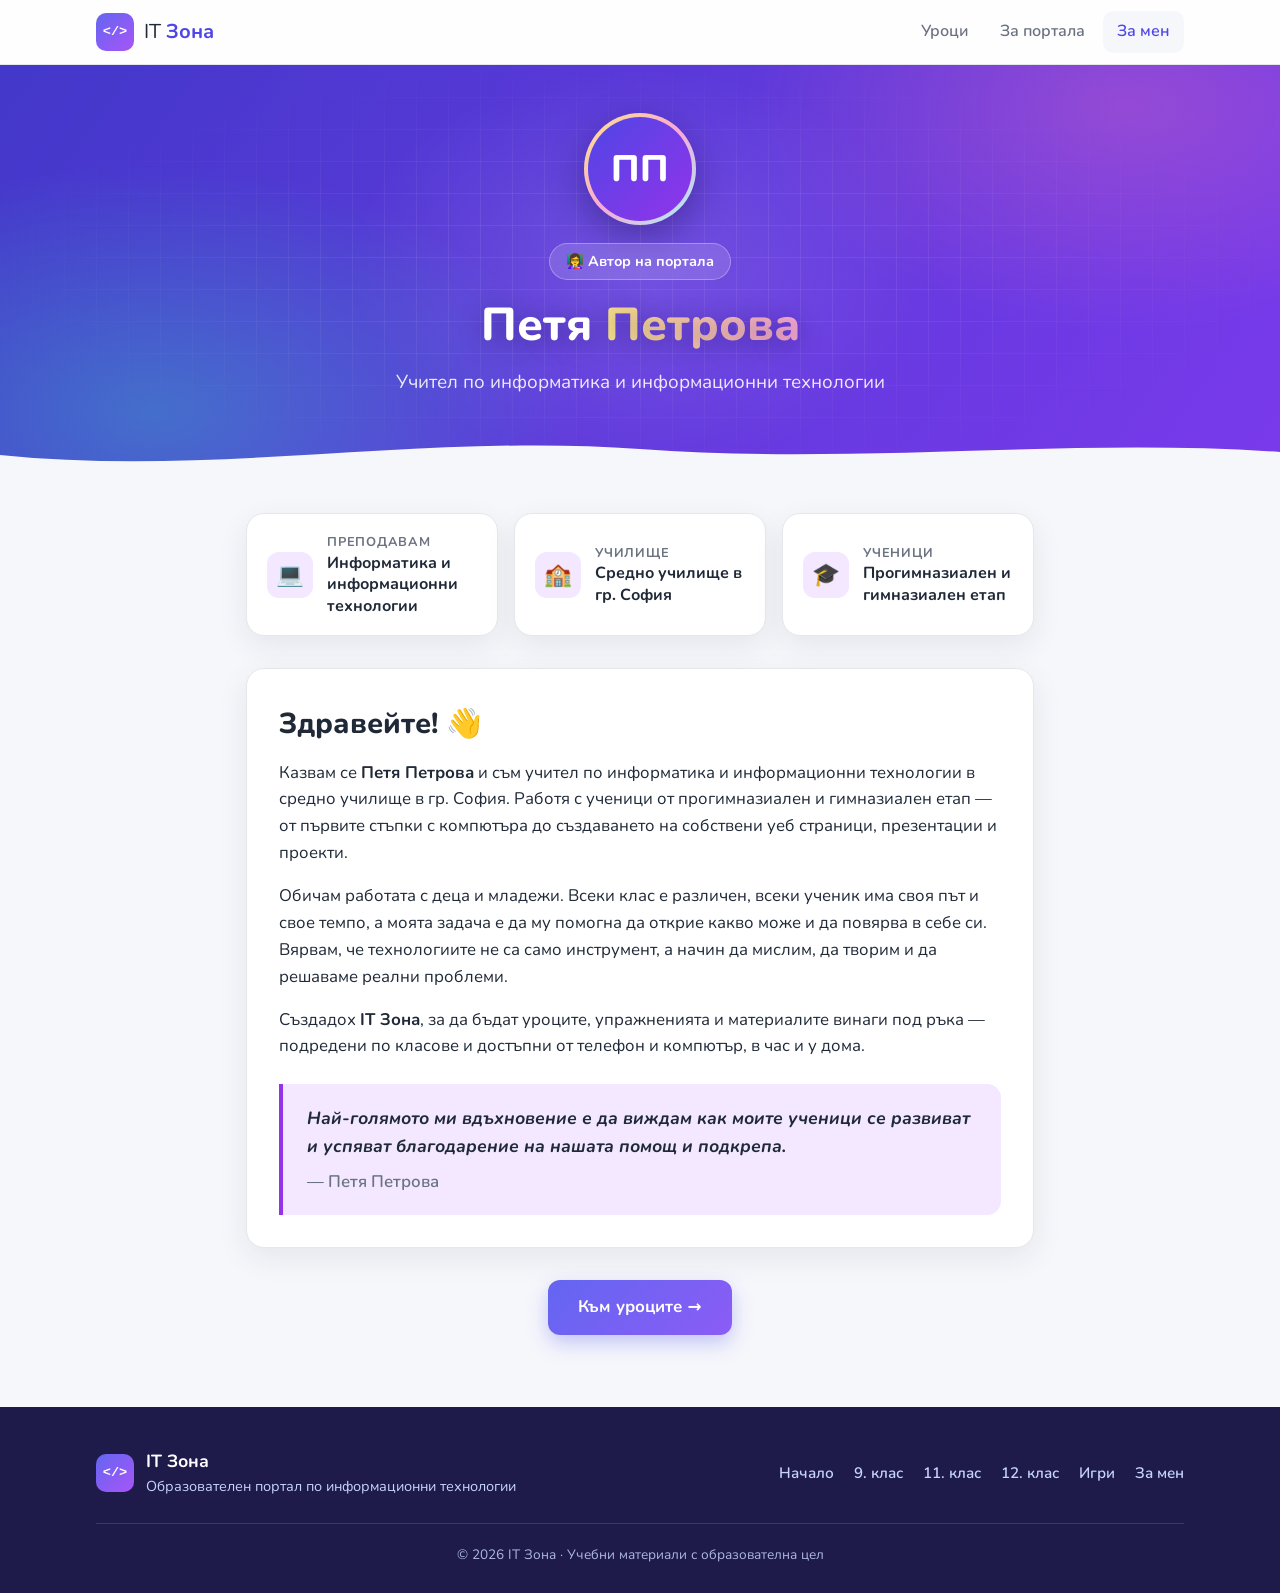
==== za-men.html @ 8165c199 "Добавена страница „За мен“ с информация за автора и връзка в менюто Co-Authored-By: Claude Opus 5.5 " ====
<!DOCTYPE html>
<html lang="bg">
<head>
  <meta charset="UTF-8">
  <meta name="viewport" content="width=device-width, initial-scale=1.0">
  <title>За мен — Петя Петрова | IT Зона</title>
  <meta name="description" content="Петя Петрова — учител по информатика и информационни технологии в средно училище в гр. София, автор на образователния портал IT Зона.">
  <meta name="theme-color" content="#4f46e5">
  <link rel="icon" href="data:image/svg+xml,<svg xmlns='http://www.w3.org/2000/svg' viewBox='0 0 100 100'><text y='.9em' font-size='90'>💻</text></svg>">
  <link rel="preconnect" href="https://fonts.googleapis.com">
  <link rel="preconnect" href="https://fonts.gstatic.com" crossorigin>
  <link href="https://fonts.googleapis.com/css2?family=Nunito:wght@400;600;700;800&display=swap" rel="stylesheet">
  <link rel="stylesheet" href="style.css?v=20261126a">
</head>
<body>

  <header class="site-header">
    <div class="container header-inner">
      <a href="./" class="logo" aria-label="IT Зона — начало">
        <span class="logo-mark" aria-hidden="true">&lt;/&gt;</span>
        <span class="logo-text">IT <strong>Зона</strong></span>
      </a>
      <nav class="main-nav" aria-label="Основна навигация">
        <a href="./#uroci">Уроци</a>
        <a href="./#za-portala">За портала</a>
        <a href="za-men.html" aria-current="page">За мен</a>
      </nav>
    </div>
  </header>

  <main>
    <section class="hero author-hero">
      <div class="container">
        <div class="author-avatar" aria-hidden="true">
          <span>ПП</span>
        </div>
        <p class="hero-badge">👩‍🏫 Автор на портала</p>
        <h1>Петя <span class="accent">Петрова</span></h1>
        <p class="hero-lead">Учител по информатика и информационни технологии</p>
      </div>
      <svg class="hero-wave" viewBox="0 0 1440 60" preserveAspectRatio="none" aria-hidden="true" focusable="false"><path d="M0 34 C240 64 480 4 720 26 C960 48 1200 10 1440 30 L1440 60 L0 60Z"/></svg>
    </section>

    <section class="author">
      <div class="container author-inner">

        <div class="author-facts">
          <div class="author-fact">
            <span class="author-fact-icon" aria-hidden="true">💻</span>
            <div>
              <h2>Преподавам</h2>
              <p>Информатика и информационни технологии</p>
            </div>
          </div>
          <div class="author-fact">
            <span class="author-fact-icon" aria-hidden="true">🏫</span>
            <div>
              <h2>Училище</h2>
              <p>Средно училище в гр. София</p>
            </div>
          </div>
          <div class="author-fact">
            <span class="author-fact-icon" aria-hidden="true">🎓</span>
            <div>
              <h2>Ученици</h2>
              <p>Прогимназиален и гимназиален етап</p>
            </div>
          </div>
        </div>

        <article class="author-bio">
          <h2 class="author-heading">Здравейте! 👋</h2>
          <p>
            Казвам се <strong>Петя Петрова</strong> и съм учител по информатика и информационни
            технологии в средно училище в гр. София. Работя с ученици от прогимназиален и
            гимназиален етап — от първите стъпки с компютъра до създаването на собствени уеб
            страници, презентации и проекти.
          </p>
          <p>
            Обичам работата с деца и младежи. Всеки клас е различен, всеки ученик има своя път
            и свое темпо, а моята задача е да му помогна да открие какво може и да повярва в себе си.
            Вярвам, че технологиите не са само инструмент, а начин да мислим, да творим и да
            решаваме реални проблеми.
          </p>
          <p>
            Създадох <strong>IT Зона</strong>, за да бъдат уроците, упражненията и материалите
            винаги под ръка — подредени по класове и достъпни от телефон и компютър, в час и у дома.
          </p>

          <blockquote class="author-quote">
            <p>
              Най-голямото ми вдъхновение е да виждам как моите ученици се развиват и успяват
              благодарение на нашата помощ и подкрепа.
            </p>
            <footer>— Петя Петрова</footer>
          </blockquote>
        </article>

        <div class="author-cta">
          <a class="btn btn-primary btn-lg" href="./#uroci">Към уроците →</a>
        </div>
      </div>
    </section>
  </main>

  <footer class="site-footer">
    <div class="container footer-inner">
      <div class="footer-brand">
        <span class="logo-mark" aria-hidden="true">&lt;/&gt;</span>
        <div>
          <strong>IT Зона</strong>
          <p>Образователен портал по информационни технологии</p>
        </div>
      </div>
      <nav class="footer-links" aria-label="Бързи връзки">
        <a href="https://itzona.github.io/">Начало</a>
        <a href="https://itzona.github.io/uroci/9-klas/">9. клас</a>
        <a href="https://itzona.github.io/uroci/11-klas/">11. клас</a>
        <a href="https://itzona.github.io/uroci/12-klas/">12. клас</a>
        <a href="https://itzona.github.io/uroci/igri/">Игри</a>
        <a href="https://itzona.github.io/za-men.html">За мен</a>
      </nav>
      <p class="footer-copy">
        © <span id="year">2026</span> IT Зона · Учебни материали с образователна цел
      </p>
    </div>
  </footer>

  <script>
    document.getElementById('year').textContent = new Date().getFullYear();
  </script>
<script src="totop.js?v=20261126" defer></script>
</body>
</html>
---- style.css ----
/* ===== IT Зона — основни стилове ===== */

:root {
  --bg: #f6f7fb;
  --surface: #ffffff;
  --text: #1f2937;
  --muted: #6b7280;
  --primary: #4f46e5;
  --primary-dark: #4338ca;
  --border: #e5e7eb;
  --shadow: 0 10px 30px rgba(31, 41, 55, 0.08);
  --shadow-hover: 0 18px 40px rgba(79, 70, 229, 0.18);
  --radius: 18px;

  --blue: #2563eb;
  --blue-soft: #dbeafe;
  --purple: #9333ea;
  --purple-soft: #f3e8ff;
  --green: #059669;
  --green-soft: #d1fae5;
  --orange: #ea580c;
  --orange-soft: #ffedd5;
  --amber: #b45309;
  --amber-soft: #fef3c7;
  --teal: #0d9488;
  --teal-soft: #ccfbf1;

  --footer-bg: #1e1b4b;
  --footer-text: #c7d2fe;
}

@media (prefers-color-scheme: dark) {
  :root {
    --bg: #0f1020;
    --surface: #1a1b2e;
    --text: #e5e7eb;
    --muted: #9ca3af;
    --primary: #818cf8;
    --primary-dark: #6366f1;
    --border: #2d2f48;
    --shadow: 0 10px 30px rgba(0, 0, 0, 0.35);
    --shadow-hover: 0 18px 40px rgba(129, 140, 248, 0.2);

    --blue: #60a5fa;
    --blue-soft: rgba(96, 165, 250, 0.15);
    --purple: #c084fc;
    --purple-soft: rgba(192, 132, 252, 0.15);
    --green: #34d399;
    --green-soft: rgba(52, 211, 153, 0.15);
    --orange: #fb923c;
    --orange-soft: rgba(251, 146, 60, 0.15);
    --amber: #fbbf24;
    --amber-soft: rgba(251, 191, 36, 0.15);
    --teal: #2dd4bf;
    --teal-soft: rgba(45, 212, 191, 0.15);

    --footer-bg: #0a0b17;
    --footer-text: #a5b4fc;
  }
}

*,
*::before,
*::after {
  box-sizing: border-box;
}

html {
  scroll-behavior: smooth;
}

body {
  margin: 0;
  font-family: "Nunito", system-ui, -apple-system, "Segoe UI", Roboto, sans-serif;
  font-size: 1rem;
  line-height: 1.6;
  color: var(--text);
  background: var(--bg);
  min-height: 100vh;
  display: flex;
  flex-direction: column;
}

main {
  flex: 1;
}

a {
  color: var(--primary);
}

.container {
  width: 100%;
  max-width: 1120px;
  margin: 0 auto;
  padding: 0 16px;
}

/* ===== Хедър ===== */

.site-header {
  position: sticky;
  top: 0;
  z-index: 10;
  background: color-mix(in srgb, var(--surface) 85%, transparent);
  backdrop-filter: blur(10px);
  border-bottom: 1px solid var(--border);
}

.header-inner {
  display: flex;
  align-items: center;
  justify-content: space-between;
  height: 64px;
}

.logo {
  display: flex;
  align-items: center;
  gap: 10px;
  text-decoration: none;
  color: var(--text);
  font-size: 1.25rem;
}

.logo-text strong {
  color: var(--primary);
}

.logo-mark {
  display: inline-grid;
  place-items: center;
  width: 38px;
  height: 38px;
  border-radius: 10px;
  background: linear-gradient(135deg, #6366f1, #a855f7);
  color: #fff;
  font-weight: 800;
  font-size: 0.85rem;
  font-family: ui-monospace, SFMono-Regular, Menlo, monospace;
  flex-shrink: 0;
}

.main-nav {
  display: flex;
  gap: 4px;
}

.main-nav a {
  text-decoration: none;
  color: var(--muted);
  font-weight: 600;
  padding: 8px 14px;
  border-radius: 10px;
  transition: background 0.2s, color 0.2s;
}

.main-nav a:hover {
  background: var(--bg);
  color: var(--primary);
}

/* ===== Hero: дигитална класна стая ===== */

.hero {
  --hero-a: #4338ca;
  --hero-b: #7c3aed;
  --hero-c: #0e7490;
  position: relative;
  overflow: hidden;
  isolation: isolate;
  padding: 44px 0 60px;
  color: #fff;
  text-align: center;
  background: linear-gradient(125deg, var(--hero-a), var(--hero-b) 48%, var(--hero-c));
  background-size: 220% 220%;
  animation: hero-shift 20s ease-in-out infinite alternate;
}

@media (prefers-color-scheme: dark) {
  .hero {
    --hero-a: #1e1b4b;
    --hero-b: #3b0764;
    --hero-c: #083344;
  }
}

/* меки светлинни петна + „тетрадка“ с квадратчета */
.hero::before,
.hero::after {
  content: "";
  position: absolute;
  inset: 0;
  z-index: -1;
  pointer-events: none;
}

.hero::before {
  background:
    radial-gradient(38rem 22rem at 12% 85%, rgba(45, 212, 191, 0.35), transparent 70%),
    radial-gradient(34rem 20rem at 88% 10%, rgba(244, 114, 182, 0.3), transparent 70%),
    radial-gradient(26rem 18rem at 50% 50%, rgba(255, 255, 255, 0.12), transparent 70%);
}

.hero::after {
  background-image:
    linear-gradient(rgba(255, 255, 255, 0.07) 1px, transparent 1px),
    linear-gradient(90deg, rgba(255, 255, 255, 0.07) 1px, transparent 1px);
  background-size: 32px 32px;
  -webkit-mask-image: radial-gradient(ellipse at center, #000 30%, transparent 75%);
  mask-image: radial-gradient(ellipse at center, #000 30%, transparent 75%);
}

/* плаващи тагове */
.hero-bg {
  position: absolute;
  inset: 0;
  z-index: -1;
  overflow: hidden;
  pointer-events: none;
}

.tag {
  position: absolute;
  left: var(--x);
  top: var(--y);
  font-family: ui-monospace, SFMono-Regular, Menlo, Consolas, monospace;
  font-size: var(--s);
  font-weight: 800;
  line-height: 1;
  white-space: nowrap;
  color: rgba(255, 255, 255, 0.2);
  animation: tag-float var(--t) ease-in-out var(--d) infinite;
  will-change: transform;
}

.tag--chip {
  padding: 0.3em 0.6em;
  border: 1.5px solid rgba(255, 255, 255, 0.22);
  border-radius: 0.5em;
  background: rgba(255, 255, 255, 0.06);
}

.hero-inner {
  position: relative;
  display: grid;
  grid-template-columns: clamp(150px, 16vw, 210px) minmax(0, 1fr) clamp(160px, 17vw, 225px);
  grid-template-areas: "teacher text class";
  align-items: center;
  gap: clamp(16px, 3vw, 48px);
  max-width: 1180px;
}

.hero-text {
  grid-area: text;
  position: relative;
  z-index: 1;
}

.hero-art {
  align-self: end;
  filter: drop-shadow(0 14px 22px rgba(15, 10, 60, 0.35));
}

.hero-art svg {
  display: block;
  width: 100%;
  height: auto;
  overflow: visible;
}

.hero-art--teacher { grid-area: teacher; }
.hero-art--class   { grid-area: class; }

.hero-badge {
  display: inline-block;
  margin: 0 0 18px;
  padding: 6px 16px;
  border-radius: 999px;
  background: rgba(255, 255, 255, 0.14);
  border: 1px solid rgba(255, 255, 255, 0.3);
  color: #fff;
  font-weight: 700;
  font-size: 0.9rem;
  -webkit-backdrop-filter: blur(6px);
  backdrop-filter: blur(6px);
}

.hero h1 {
  margin: 0 0 16px;
  font-size: clamp(1.8rem, 3.6vw, 3rem);
  line-height: 1.15;
  font-weight: 800;
  text-shadow: 0 4px 24px rgba(15, 10, 60, 0.35);
  text-wrap: balance;
}

.accent {
  background: linear-gradient(90deg, #fde68a, #f9a8d4, #a5f3fc, #fde68a);
  background-size: 300% 100%;
  -webkit-background-clip: text;
  background-clip: text;
  color: transparent;
  white-space: nowrap;
  animation: accent-flow 8s linear infinite;
}

.hero-lead {
  margin: 0 auto 26px;
  max-width: 500px;
  font-size: clamp(1.02rem, 1.6vw, 1.18rem);
  color: rgba(255, 255, 255, 0.88);
}

.hero-wave {
  position: absolute;
  left: 0;
  bottom: -1px;
  width: 100%;
  height: 44px;
  fill: var(--bg);
  pointer-events: none;
}

/* ===== Бутони ===== */

.btn {
  display: inline-flex;
  align-items: center;
  justify-content: center;
  gap: 6px;
  font: inherit;
  font-weight: 700;
  text-decoration: none;
  border-radius: 12px;
  padding: 12px 22px;
  transition: transform 0.2s, box-shadow 0.2s, background 0.2s;
  cursor: pointer;
}

.btn:focus-visible {
  outline: 3px solid var(--primary);
  outline-offset: 3px;
}

.btn-primary {
  background: linear-gradient(135deg, #6366f1, #8b5cf6);
  color: #fff;
  box-shadow: 0 8px 20px rgba(99, 102, 241, 0.35);
}

.btn-primary:hover {
  transform: translateY(-2px);
  box-shadow: 0 12px 26px rgba(99, 102, 241, 0.45);
}

.btn-lg {
  padding: 14px 30px;
  font-size: 1.05rem;
}

.btn-hero {
  position: relative;
  overflow: hidden;
  background: #fff;
  color: #4338ca;
  box-shadow: 0 10px 28px rgba(15, 10, 60, 0.35), 0 0 0 6px rgba(255, 255, 255, 0.14);
}

.btn-hero::after {
  content: "";
  position: absolute;
  inset: 0;
  background: linear-gradient(110deg, transparent 30%, rgba(99, 102, 241, 0.22) 50%, transparent 70%);
  transform: translateX(-120%);
  animation: btn-shine 4.5s ease-in-out 1.5s infinite;
}

.btn-hero:hover {
  transform: translateY(-3px);
  box-shadow: 0 16px 34px rgba(15, 10, 60, 0.45), 0 0 0 8px rgba(255, 255, 255, 0.2);
}

.btn-hero:focus-visible {
  outline-color: #fff;
}

.btn-arrow {
  display: inline-block;
  animation: arrow-bounce 1.6s ease-in-out infinite;
}

/* ===== Карти с уроци ===== */

.lessons {
  padding: 64px 0;
}

.section-title {
  margin: 0;
  text-align: center;
  font-size: clamp(1.6rem, 4vw, 2.2rem);
  font-weight: 800;
}

.section-subtitle {
  margin: 8px 0 40px;
  text-align: center;
  color: var(--muted);
}

.cards {
  display: grid;
  grid-template-columns: repeat(auto-fit, minmax(240px, 1fr));
  gap: 24px;
}

.card {
  --accent: var(--primary);
  --accent-soft: var(--bg);
  position: relative;
  display: flex;
  flex-direction: column;
  padding: 28px;
  background: var(--surface);
  border: 1px solid var(--border);
  border-radius: var(--radius);
  box-shadow: var(--shadow);
  transition: transform 0.25s, box-shadow 0.25s;
  overflow: hidden;
}

.card::before {
  content: "";
  position: absolute;
  inset: 0 0 auto 0;
  height: 5px;
  background: var(--accent);
}

.card:hover {
  transform: translateY(-6px);
  box-shadow: var(--shadow-hover);
}

.card--blue   { --accent: var(--blue);   --accent-soft: var(--blue-soft); }
.card--purple { --accent: var(--purple); --accent-soft: var(--purple-soft); }
.card--green  { --accent: var(--green);  --accent-soft: var(--green-soft); }
.card--orange { --accent: var(--orange); --accent-soft: var(--orange-soft); }
.card--amber  { --accent: var(--amber);  --accent-soft: var(--amber-soft); }
.card--teal   { --accent: var(--teal);   --accent-soft: var(--teal-soft); }

.card-icon {
  display: grid;
  place-items: center;
  width: 60px;
  height: 60px;
  margin-bottom: 18px;
  border-radius: 16px;
  background: var(--accent-soft);
  font-size: 1.9rem;
}

.card-tag {
  align-self: flex-start;
  padding: 3px 12px;
  border-radius: 999px;
  background: var(--accent-soft);
  color: var(--accent);
  font-weight: 700;
  font-size: 0.85rem;
}

.card h3 {
  margin: 12px 0 8px;
  font-size: 1.3rem;
  font-weight: 800;
  line-height: 1.3;
}

.card p {
  margin: 0 0 24px;
  color: var(--muted);
  flex: 1;
}

.btn-card {
  align-self: stretch;
  background: var(--accent);
  color: #fff;
}

.btn-card:hover {
  transform: translateY(-2px);
  filter: brightness(1.08);
}

@media (prefers-color-scheme: dark) {
  .btn-card {
    color: #0f1020;
  }
}

/* ===== За портала ===== */

.about {
  padding: 16px 0 72px;
}

.about-grid {
  display: grid;
  grid-template-columns: repeat(auto-fit, minmax(220px, 1fr));
  gap: 20px;
}

.about-item {
  padding: 24px;
  text-align: center;
  border-radius: var(--radius);
  background: var(--surface);
  border: 1px dashed var(--border);
}

.about-icon {
  font-size: 2rem;
}

.about-item h3 {
  margin: 8px 0 4px;
  font-size: 1.1rem;
}

.about-item p {
  margin: 0;
  color: var(--muted);
  font-size: 0.95rem;
}

/* ===== Учебен футър (общ за всички страници) ===== */

.site-footer {
  background: var(--footer-bg);
  color: var(--footer-text);
  padding: 40px 0 28px;
  font-size: 0.95rem;
}

.footer-inner {
  display: grid;
  gap: 24px;
  grid-template-columns: 1fr auto;
  align-items: center;
}

.footer-brand {
  display: flex;
  align-items: center;
  gap: 12px;
}

.footer-brand strong {
  color: #fff;
  font-size: 1.1rem;
}

.footer-brand p {
  margin: 0;
  font-size: 0.9rem;
}

.footer-links {
  display: flex;
  flex-wrap: wrap;
  gap: 8px 20px;
  justify-content: flex-end;
}

.footer-links a {
  color: var(--footer-text);
  text-decoration: none;
  font-weight: 600;
}

.footer-links a:hover {
  color: #fff;
  text-decoration: underline;
}

.footer-copy {
  grid-column: 1 / -1;
  margin: 0;
  padding-top: 20px;
  border-top: 1px solid rgba(199, 210, 254, 0.18);
  text-align: center;
  font-size: 0.85rem;
  opacity: 0.85;
}

/* ===== Анимации на hero илюстрациите ===== */

/* учителка */
.t-head {
  transform-box: view-box;
  transform-origin: 120px 72px;
  animation: head-sway 3.4s ease-in-out infinite;
}

.t-eyes,
.s-eyes {
  transform-box: fill-box;
  transform-origin: center;
  animation: blink 4.6s infinite;
}

.t-arm {
  transform-box: fill-box;
  transform-origin: 50% 0;
  animation: arm-type 0.5s ease-in-out infinite;
}

.t-arm-r {
  animation-delay: -0.25s;
}

.t-glow,
.s-halo {
  transform-box: fill-box;
  transform-origin: center;
  animation: screen-glow 2.6s ease-in-out infinite;
}

.t-logo,
.s-logo {
  animation: logo-pulse 2.6s ease-in-out infinite;
}

.t-steam {
  opacity: 0;
  animation: steam 2.2s ease-in-out var(--d, 0s) infinite;
}

.t-plant {
  transform-box: fill-box;
  transform-origin: 50% 100%;
  animation: plant-sway 5s ease-in-out infinite;
}

.t-code {
  opacity: 0;
  animation: code-rise 3.6s ease-out var(--d, 0s) infinite;
}

.t-board-glow {
  opacity: 0;
  animation: board-glow 3s ease-in-out infinite;
}

.t-bar {
  transform-box: fill-box;
  transform-origin: 50% 100%;
  animation: bar-grow 3.2s ease-in-out var(--d, 0s) infinite;
}

.t-line {
  stroke-dasharray: 60;
  animation: line-draw 3.2s ease-in-out infinite;
}

.t-cursor {
  animation: caret 1s steps(1) infinite;
}

/* ученици — всеки със свое закъснение (--d) */
.st .s-head {
  transform-box: fill-box;
  transform-origin: 50% 100%;
  animation: head-nod 3s ease-in-out var(--d) infinite;
}

.st .s-eyes {
  animation-delay: var(--d);
}

.st .s-hand {
  animation: tap 0.45s ease-in-out var(--d) infinite;
}

.st .s-hand2 {
  animation-delay: calc(var(--d) + 0.22s);
}

.st .s-halo,
.st .s-logo {
  animation-delay: var(--d);
}

.s-raise {
  transform: rotate(170deg) scale(0.55);
  animation: raise-hand 9s ease-in-out 2s infinite;
}

@keyframes board-glow {
  0%, 100% { opacity: 0; }
  50%      { opacity: 0.12; }
}

@keyframes bar-grow {
  0%, 100% { transform: scaleY(1); }
  50%      { transform: scaleY(0.55); }
}

@keyframes line-draw {
  0%   { stroke-dashoffset: 60; }
  45%, 100% { stroke-dashoffset: 0; }
}

@keyframes caret {
  50% { opacity: 0; }
}

@keyframes hero-shift {
  0%   { background-position: 0% 30%; }
  100% { background-position: 100% 70%; }
}

@keyframes tag-float {
  0%, 100% { transform: translate3d(0, 0, 0) rotate(var(--r)); }
  50%      { transform: translate3d(8px, -26px, 0) rotate(calc(var(--r) * -1)); }
}

@keyframes accent-flow {
  to { background-position: 300% 0; }
}

@keyframes btn-shine {
  0%, 60% { transform: translateX(-120%); }
  100%    { transform: translateX(120%); }
}

@keyframes arrow-bounce {
  0%, 100% { transform: translateY(0); }
  50%      { transform: translateY(3px); }
}

@keyframes head-sway {
  0%, 100% { transform: rotate(-2.5deg) translateY(0); }
  25%      { transform: rotate(0deg) translateY(1px); }
  50%      { transform: rotate(2.5deg) translateY(0); }
  75%      { transform: rotate(0deg) translateY(1px); }
}

@keyframes head-nod {
  0%, 100% { transform: rotate(0deg) translateY(0); }
  30%      { transform: rotate(-3deg) translateY(-1px); }
  60%      { transform: rotate(2deg) translateY(0.5px); }
}

@keyframes blink {
  0%, 93%, 100% { transform: scaleY(1); }
  96%           { transform: scaleY(0.1); }
}

@keyframes arm-type {
  0%, 100% { transform: rotate(0deg) translateY(0); }
  50%      { transform: rotate(-4deg) translateY(-1.8px); }
}

@keyframes tap {
  0%, 100% { transform: translateY(0); }
  50%      { transform: translateY(-2.2px); }
}

@keyframes screen-glow {
  0%, 100% { opacity: 0.45; transform: scale(0.92); }
  50%      { opacity: 1;    transform: scale(1.06); }
}

@keyframes logo-pulse {
  0%, 100% { opacity: 0.7; }
  50%      { opacity: 1; }
}

@keyframes steam {
  0%   { opacity: 0; transform: translateY(3px); }
  50%  { opacity: 0.9; }
  100% { opacity: 0; transform: translateY(-6px); }
}

@keyframes plant-sway {
  0%, 100% { transform: rotate(-3deg); }
  50%      { transform: rotate(3deg); }
}

@keyframes code-rise {
  0%   { opacity: 0; transform: translate(0, 0) scale(0.8); }
  20%  { opacity: 1; }
  100% { opacity: 0; transform: translate(var(--dx), -30px) scale(1.1); }
}

@keyframes raise-hand {
  0%, 55%, 100% { transform: rotate(170deg) scale(0.55); }
  63%, 88%      { transform: rotate(0deg); }
  70%, 80%      { transform: rotate(-10deg); }
  75%           { transform: rotate(6deg); }
}

.main-nav a[aria-current="page"] {
  background: var(--bg);
  color: var(--primary);
}

/* ===== Страница „За мен“ ===== */

.author-hero {
  padding: 48px 0 76px;
}

.author-avatar {
  display: grid;
  place-items: center;
  width: 112px;
  height: 112px;
  margin: 0 auto 18px;
  border-radius: 50%;
  background: linear-gradient(135deg, #fde68a, #f9a8d4 50%, #a5f3fc);
  padding: 4px;
  box-shadow: 0 12px 34px rgba(15, 10, 60, 0.35);
}

.author-avatar span {
  display: grid;
  place-items: center;
  width: 100%;
  height: 100%;
  border-radius: 50%;
  background: linear-gradient(135deg, #4f46e5, #9333ea);
  color: #fff;
  font-size: 2.3rem;
  font-weight: 800;
  letter-spacing: 1px;
}

.author-hero .hero-lead {
  margin-bottom: 0;
}

.author {
  padding: 40px 0 72px;
}

.author-inner {
  max-width: 820px;
}

.author-facts {
  display: grid;
  grid-template-columns: repeat(auto-fit, minmax(220px, 1fr));
  gap: 16px;
  margin-bottom: 32px;
}

.author-fact {
  display: flex;
  align-items: center;
  gap: 14px;
  padding: 18px 20px;
  border-radius: var(--radius);
  background: var(--surface);
  border: 1px solid var(--border);
  box-shadow: var(--shadow);
}

.author-fact-icon {
  display: grid;
  place-items: center;
  flex-shrink: 0;
  width: 46px;
  height: 46px;
  border-radius: 12px;
  background: var(--purple-soft);
  font-size: 1.4rem;
}

.author-fact h2 {
  margin: 0;
  font-size: 0.8rem;
  text-transform: uppercase;
  letter-spacing: 0.06em;
  color: var(--muted);
}

.author-fact p {
  margin: 0;
  font-weight: 700;
  line-height: 1.35;
}

.author-bio {
  padding: 32px;
  border-radius: var(--radius);
  background: var(--surface);
  border: 1px solid var(--border);
  box-shadow: var(--shadow);
  font-size: 1.05rem;
}

.author-heading {
  margin: 0 0 12px;
  font-size: clamp(1.4rem, 3.5vw, 1.8rem);
  font-weight: 800;
}

.author-bio p {
  margin: 0 0 16px;
}

.author-quote {
  margin: 24px 0 0;
  padding: 20px 24px;
  border-left: 4px solid var(--purple);
  border-radius: 0 14px 14px 0;
  background: var(--purple-soft);
}

.author-quote p {
  margin: 0 0 8px;
  font-size: 1.1rem;
  font-weight: 700;
  font-style: italic;
}

.author-quote footer {
  color: var(--muted);
  font-weight: 600;
}

.author-cta {
  margin-top: 32px;
  text-align: center;
}

@media (max-width: 480px) {
  .author-bio {
    padding: 22px 18px;
  }

  .author-quote {
    padding: 16px 18px;
  }
}

/* ===== Адаптивност ===== */

@media (max-width: 760px) {
  .hero {
    padding: 36px 0 52px;
  }

  .hero-inner {
    grid-template-columns: 1fr 1fr;
    grid-template-areas:
      "text text"
      "teacher class";
    row-gap: 20px;
    max-width: 440px;
  }

  .hero-art--teacher {
    justify-self: end;
    width: 100%;
    max-width: 175px;
  }

  .hero-art--class {
    justify-self: start;
    width: 100%;
    max-width: 190px;
  }

  .tag:nth-child(3n) {
    display: none;
  }
}

@media (max-width: 720px) {
  .lessons {
    padding: 48px 0;
  }

  .footer-inner {
    grid-template-columns: 1fr;
    text-align: center;
  }

  .footer-brand {
    justify-content: center;
    text-align: left;
  }

  .footer-links {
    justify-content: center;
  }
}

@media (max-width: 480px) {
  .logo {
    gap: 8px;
  }

  .logo-mark {
    width: 34px;
    height: 34px;
  }

  .logo-text,
  .main-nav a {
    white-space: nowrap;
  }

  .main-nav {
    gap: 0;
  }

  .main-nav a {
    padding: 6px 8px;
    font-size: 0.88rem;
  }
}

@media (max-width: 370px) {
  .logo-text {
    display: none;
  }
}

@media (max-width: 420px) {

  .logo-text {
    font-size: 1.1rem;
  }

  .card {
    padding: 22px;
  }
}

@media (prefers-reduced-motion: reduce) {
  html {
    scroll-behavior: auto;
  }

  * {
    transition: none !important;
  }

  .hero,
  .hero *,
  .hero *::before,
  .hero *::after {
    animation: none !important;
  }

  .s-raise {
    transform: rotate(170deg) scale(0.55);
  }
}
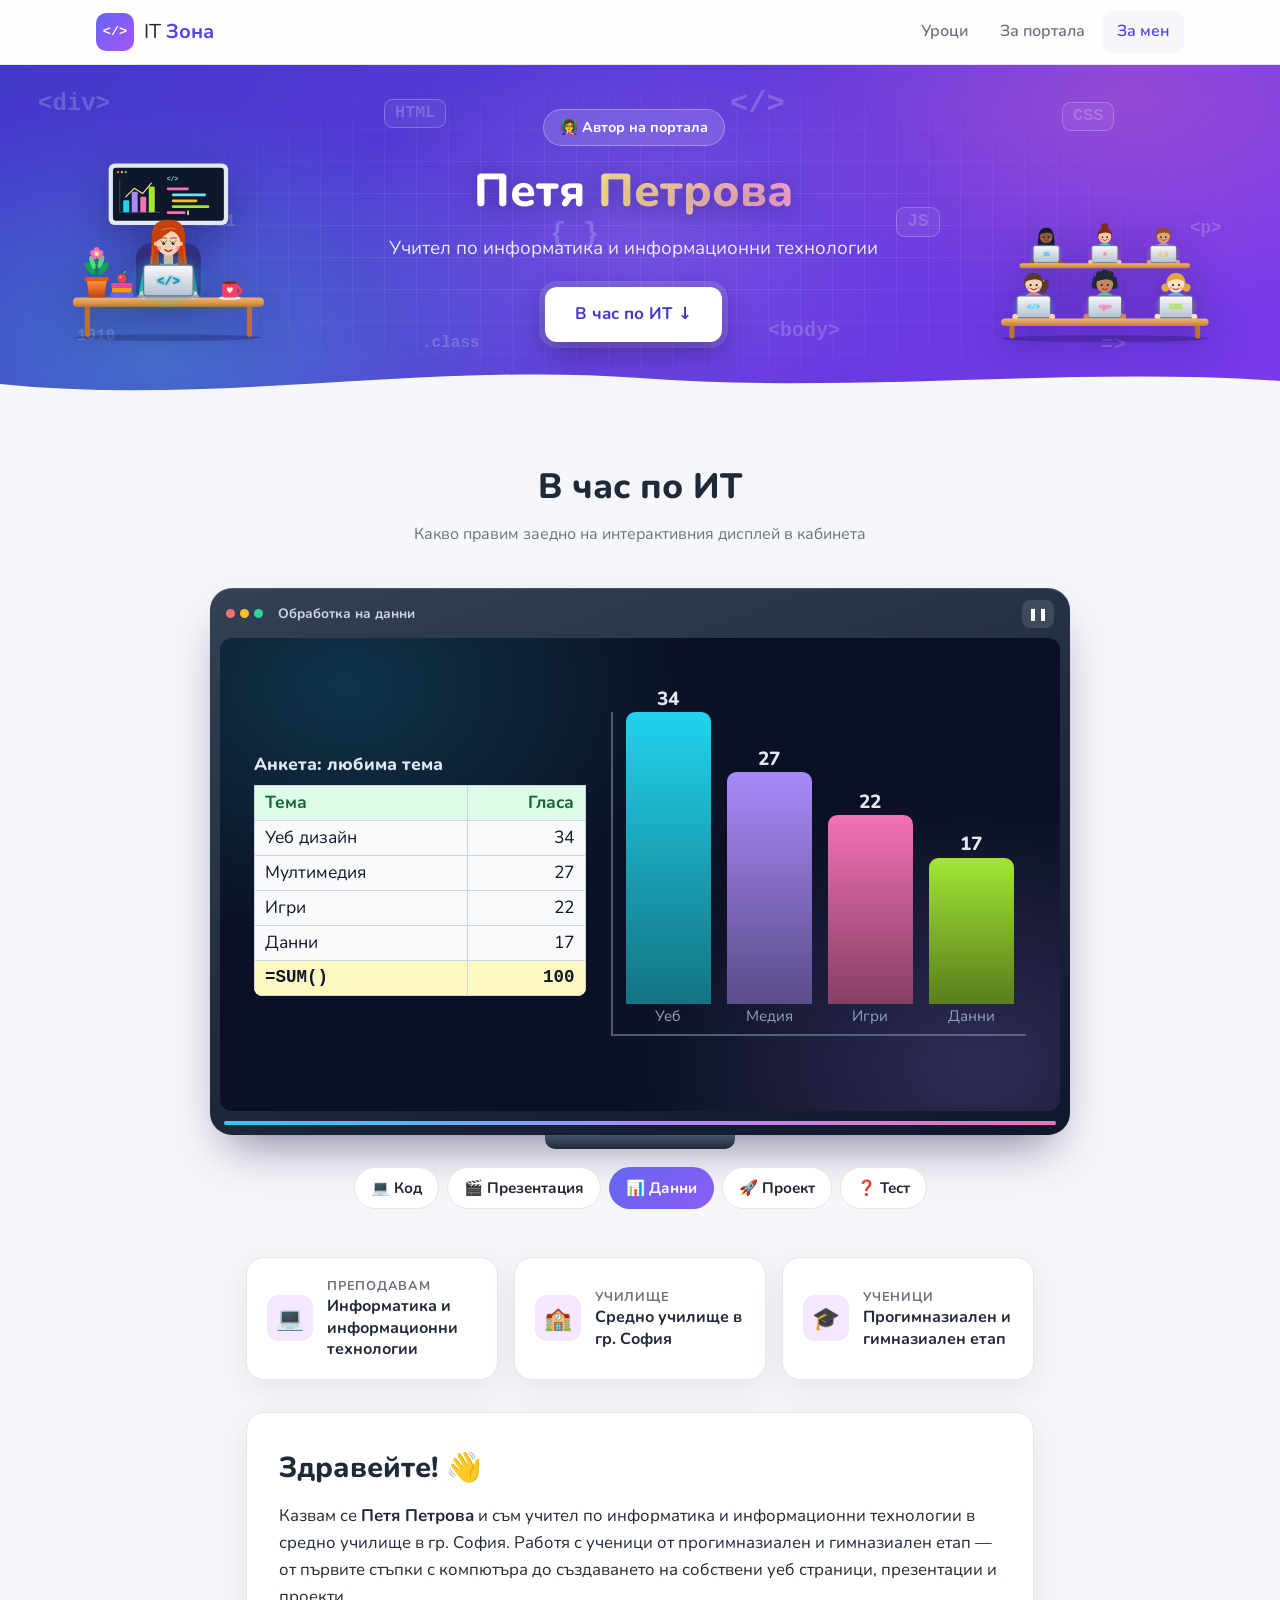
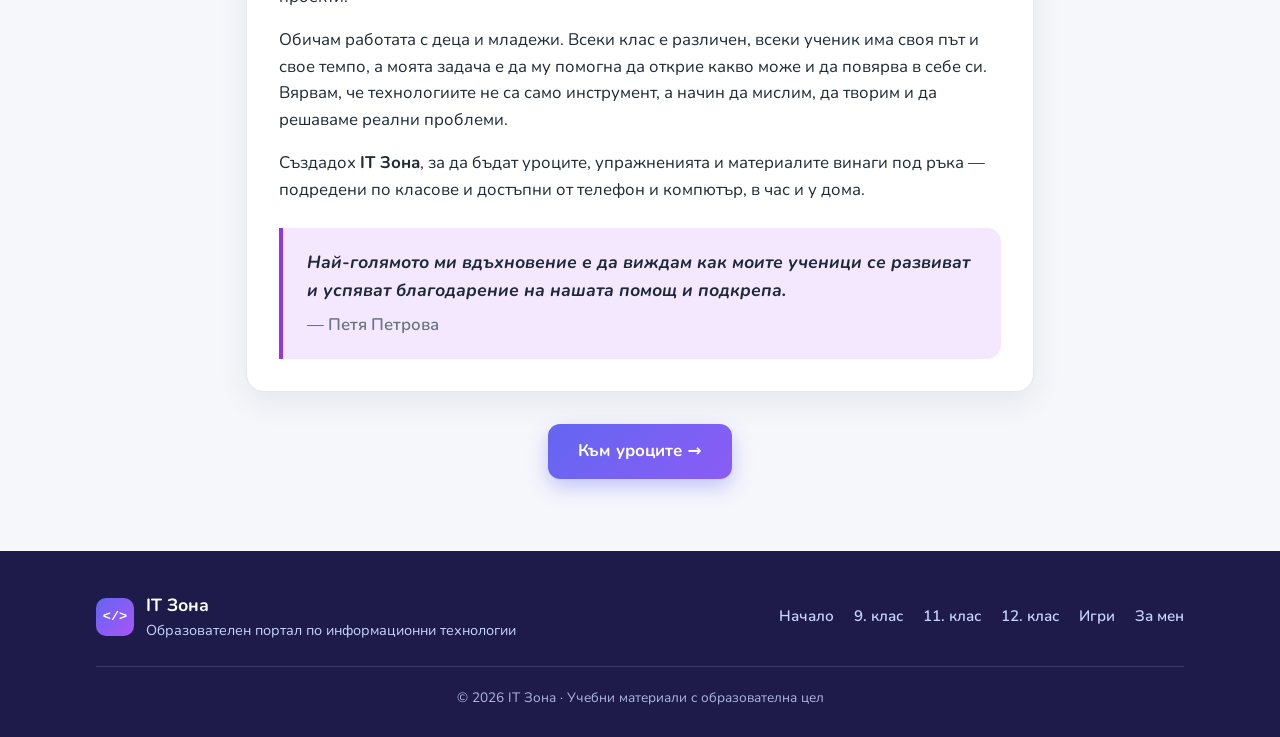
==== commit 9c7f1ae8: "„За мен“: илюстрации на учителката и учениците и интерактивен дисплей Co-Authored-By: Claude Opus 5." ====
--- a/za-men.html
+++ b/za-men.html
@@ -10,7 +10,7 @@
   <link rel="preconnect" href="https://fonts.googleapis.com">
   <link rel="preconnect" href="https://fonts.gstatic.com" crossorigin>
   <link href="https://fonts.googleapis.com/css2?family=Nunito:wght@400;600;700;800&display=swap" rel="stylesheet">
-  <link rel="stylesheet" href="style.css?v=20261126a">
+  <link rel="stylesheet" href="style.css?v=20261126b">
 </head>
 <body>
 
@@ -30,15 +30,326 @@
 
   <main>
     <section class="hero author-hero">
+      <!-- Плаващи HTML/CSS/JS тагове на заден план -->
+      <div class="hero-bg" aria-hidden="true">
+        <span class="tag" style="--x:3%;--y:8%;--s:1.5rem;--t:9s;--d:-0.0s;--r:-8deg">&lt;div&gt;</span>
+        <span class="tag tag--chip" style="--x:30%;--y:10%;--s:1.05rem;--t:11s;--d:-1.7s;--r:6deg">HTML</span>
+        <span class="tag" style="--x:57%;--y:7%;--s:1.9rem;--t:13s;--d:-3.4s;--r:4deg">&lt;/&gt;</span>
+        <span class="tag tag--chip" style="--x:83%;--y:11%;--s:1.05rem;--t:10s;--d:-5.1s;--r:-6deg">CSS</span>
+        <span class="tag" style="--x:15%;--y:44%;--s:1.15rem;--t:12s;--d:-6.8s;--r:7deg">0101</span>
+        <span class="tag" style="--x:43%;--y:46%;--s:1.7rem;--t:9.5s;--d:-8.5s;--r:-5deg">{ }</span>
+        <span class="tag tag--chip" style="--x:70%;--y:42%;--s:1.1rem;--t:14s;--d:-0.2s;--r:5deg">JS</span>
+        <span class="tag" style="--x:93%;--y:46%;--s:1.1rem;--t:12.5s;--d:-1.9s;--r:-7deg">&lt;p&gt;</span>
+        <span class="tag" style="--x:6%;--y:78%;--s:1rem;--t:15s;--d:-3.6s;--r:10deg">1010</span>
+        <span class="tag" style="--x:33%;--y:80%;--s:1rem;--t:11.5s;--d:-5.3s;--r:3deg">.class</span>
+        <span class="tag" style="--x:60%;--y:76%;--s:1.25rem;--t:10.5s;--d:-7.0s;--r:-4deg">&lt;body&gt;</span>
+        <span class="tag" style="--x:86%;--y:80%;--s:1.3rem;--t:16s;--d:-8.7s;--r:-10deg">=&gt;</span>
+      </div>
+
+      <div class="container hero-inner">
+        <!-- Учителка на бюро с лаптоп -->
+        <div class="hero-art hero-art--teacher" role="img" aria-label="Учителка пише код на лаптоп пред смарт дъска, с чаша кафе и саксийно цвете">
+          <svg viewBox="0 -40 240 212" xmlns="http://www.w3.org/2000/svg" aria-hidden="true" focusable="false">
+            <defs>
+              <linearGradient id="tBlouse" x1="0" y1="0" x2="1" y2="1"><stop offset="0" stop-color="#2dd4bf"/><stop offset="1" stop-color="#0f766e"/></linearGradient>
+              <linearGradient id="tLid" x1="0" y1="0" x2="0" y2="1"><stop offset="0" stop-color="#f8fafc"/><stop offset="1" stop-color="#b6c0d0"/></linearGradient>
+              <linearGradient id="tDesk" x1="0" y1="0" x2="0" y2="1"><stop offset="0" stop-color="#f3b56b"/><stop offset=".7" stop-color="#d48d44"/><stop offset="1" stop-color="#b9732f"/></linearGradient>
+              <linearGradient id="tPot" x1="0" y1="0" x2="0" y2="1"><stop offset="0" stop-color="#fb923c"/><stop offset="1" stop-color="#c2410c"/></linearGradient>
+              <radialGradient id="tGlow"><stop offset="0" stop-color="#67e8f9" stop-opacity=".85"/><stop offset=".55" stop-color="#22d3ee" stop-opacity=".3"/><stop offset="1" stop-color="#22d3ee" stop-opacity="0"/></radialGradient>
+              <filter id="tNeon" x="-50%" y="-50%" width="200%" height="200%"><feGaussianBlur stdDeviation="1.6" result="b"/><feMerge><feMergeNode in="b"/><feMergeNode in="SourceGraphic"/></feMerge></filter>
+            </defs>
+
+            <ellipse cx="120" cy="167" rx="110" ry="4" fill="#0f0a3c" opacity=".25"/>
+            <rect x="22" y="128" width="6" height="38" rx="2" fill="#b9732f"/>
+            <rect x="212" y="128" width="6" height="38" rx="2" fill="#b9732f"/>
+
+            <!-- смарт дъска на стената -->
+            <rect x="50" y="-37" width="140" height="72" rx="7" fill="#e2e8f0"/>
+            <rect x="55" y="-32" width="130" height="62" rx="3.5" fill="#0f172a"/>
+            <rect class="t-board-glow" opacity="0" x="55" y="-32" width="130" height="62" rx="3.5" fill="#22d3ee"/>
+            <circle cx="61" cy="-27" r="1.4" fill="#f87171"/><circle cx="65.5" cy="-27" r="1.4" fill="#fbbf24"/><circle cx="70" cy="-27" r="1.4" fill="#34d399"/>
+            <line x1="63" y1="20" x2="110" y2="20" stroke="#475569" stroke-width="1"/>
+            <line x1="63" y1="-18" x2="63" y2="20" stroke="#475569" stroke-width="1"/>
+            <rect class="t-bar" style="--d:0s" x="67" y="6" width="7" height="14" rx="1.2" fill="#22d3ee"/>
+            <rect class="t-bar" style="--d:.4s" x="77" y="-4" width="7" height="24" rx="1.2" fill="#a78bfa"/>
+            <rect class="t-bar" style="--d:.8s" x="87" y="2" width="7" height="18" rx="1.2" fill="#f472b6"/>
+            <rect class="t-bar" style="--d:1.2s" x="97" y="-10" width="7" height="30" rx="1.2" fill="#a3e635"/>
+            <polyline class="t-line" points="70,2 80,-8 90,-2 100,-14" fill="none" stroke="#fde68a" stroke-width="1.3" stroke-linecap="round" stroke-linejoin="round"/>
+            <text x="118" y="-17" font-size="7.5" font-family="ui-monospace,Consolas,monospace" font-weight="800" fill="#67e8f9">&lt;/&gt;</text>
+            <rect x="118" y="-9" width="26" height="3.2" rx="1.6" fill="#f472b6"/>
+            <rect x="124" y="-2" width="40" height="3.2" rx="1.6" fill="#67e8f9"/>
+            <rect x="124" y="5" width="30" height="3.2" rx="1.6" fill="#fbbf24"/>
+            <rect x="124" y="12" width="44" height="3.2" rx="1.6" fill="#a3e635"/>
+            <rect x="118" y="19" width="22" height="3.2" rx="1.6" fill="#f472b6"/>
+            <rect class="t-cursor" x="142" y="18.2" width="2" height="5" fill="#fde68a"/>
+
+            <!-- стол -->
+            <rect x="82" y="56" width="76" height="72" rx="18" fill="#312e81"/>
+            <!-- тяло -->
+            <rect x="114.5" y="68" width="11" height="16" rx="3" fill="#eab896"/>
+            <path d="M86 128 Q88 84 120 80 Q152 84 154 128Z" fill="url(#tBlouse)"/>
+            <path d="M112 81 L120 93 L128 81Z" fill="#f2c29e"/>
+            <path d="M110 80.5 L120 94 L130 80.5" stroke="#fff" stroke-width="2" fill="none" stroke-linejoin="round" opacity=".9"/>
+            <circle cx="120" cy="97" r="1.9" fill="#fde68a"/>
+
+            <!-- глава -->
+            <g class="t-head">
+              <!-- дълга пусната червена коса -->
+              <path d="M120 29 Q98 29 100.5 54 Q100 78 93 99 Q103 104 111.5 97 Q108 82 109 66 L131 66 Q132 82 128.5 97 Q137 104 147 99 Q140 78 139.5 54 Q142 29 120 29Z" fill="#c2410c"/>
+              <path class="t-lock" d="M102 60 Q101 82 95.5 97" stroke="#ea580c" stroke-width="1.4" fill="none" stroke-linecap="round"/>
+              <path class="t-lock t-lock2" d="M138 60 Q139 82 144.5 97" stroke="#ea580c" stroke-width="1.4" fill="none" stroke-linecap="round"/>
+              <circle cx="105.6" cy="57" r="2.7" fill="#f2c29e"/>
+              <circle cx="134.4" cy="57" r="2.7" fill="#f2c29e"/>
+              <ellipse cx="120" cy="55" rx="14" ry="15.5" fill="#f7d3b2"/>
+              <path d="M105.5 55 Q103 35 121 35 Q138 36 134.5 55 Q132 44 123 42 Q114 48 105.5 55Z" fill="#c2410c"/>
+              <path d="M112 41 Q119 37.5 128 39.5" stroke="#f97316" stroke-width="1.6" fill="none" stroke-linecap="round" opacity=".8"/>
+              <path d="M110.5 50.5 Q114 49 117.5 50.5 M122.5 50.5 Q126 49 129.5 50.5" stroke="#9a3412" stroke-width="1.1" fill="none" stroke-linecap="round"/>
+              <g class="t-eyes">
+                <ellipse cx="114.5" cy="56.3" rx="1.7" ry="2.1" fill="#1f2937"/>
+                <ellipse cx="125.5" cy="56.3" rx="1.7" ry="2.1" fill="#1f2937"/>
+                <circle cx="115.1" cy="55.6" r=".6" fill="#fff"/>
+                <circle cx="126.1" cy="55.6" r=".6" fill="#fff"/>
+                <path d="M112.2 54.6 L111 53.6 M116.8 54.6 L118 53.6 M123.2 54.6 L122 53.6 M127.8 54.6 L129 53.6" stroke="#1f2937" stroke-width=".8" stroke-linecap="round"/>
+              </g>
+              <circle cx="109" cy="62" r="2.4" fill="#fb7185" opacity=".5"/>
+              <circle cx="131" cy="62" r="2.4" fill="#fb7185" opacity=".5"/>
+              <circle cx="117" cy="60.5" r=".5" fill="#c2410c" opacity=".5"/><circle cx="119.6" cy="61.2" r=".5" fill="#c2410c" opacity=".5"/><circle cx="122.6" cy="60.5" r=".5" fill="#c2410c" opacity=".5"/>
+              <path d="M116 64 Q120 67.8 124 64" stroke="#be123c" stroke-width="1.4" fill="none" stroke-linecap="round"/>
+            </g>
+
+            <!-- бюро -->
+            <rect x="8" y="120" width="224" height="11" rx="5" fill="url(#tDesk)"/>
+
+            <!-- ръце -->
+            <g class="t-arm t-arm-l">
+              <line x1="95" y1="89" x2="90" y2="115" stroke="#14b8a6" stroke-width="9" stroke-linecap="round"/>
+              <circle cx="90.5" cy="117" r="4.6" fill="#f7d3b2"/>
+            </g>
+            <g class="t-arm t-arm-r">
+              <line x1="145" y1="89" x2="150" y2="115" stroke="#0f9488" stroke-width="9" stroke-linecap="round"/>
+              <circle cx="149.5" cy="117" r="4.6" fill="#f7d3b2"/>
+            </g>
+
+            <!-- сияние и лаптоп -->
+            <ellipse class="t-glow" cx="120" cy="100" rx="50" ry="34" fill="url(#tGlow)"/>
+            <rect x="84" y="117" width="72" height="3.5" rx="1.7" fill="#94a3b8"/>
+            <rect x="91" y="82" width="58" height="36" rx="4" fill="url(#tLid)" stroke="#64748b" stroke-width="1.4"/>
+            <text class="t-logo" x="120" y="105.5" font-size="15" font-family="ui-monospace,Consolas,monospace" font-weight="800" fill="#0891b2" text-anchor="middle" filter="url(#tNeon)">&lt;/&gt;</text>
+
+            <!-- код, който „излита“ от лаптопа -->
+            <g font-family="ui-monospace,Consolas,monospace" font-weight="800" font-size="7.5" fill="#a5f3fc">
+              <text class="t-code" style="--dx:-10px;--d:0s" x="84" y="84">&lt;p&gt;</text>
+              <text class="t-code" style="--dx:10px;--d:1.2s" x="150" y="84">{ }</text>
+              <text class="t-code" style="--dx:-6px;--d:2.4s" x="80" y="92">;</text>
+              <text class="t-code" style="--dx:8px;--d:3s" x="156" y="94">&lt;/&gt;</text>
+            </g>
+
+            <!-- книги и ябълка -->
+            <rect x="52" y="114" width="27" height="6" rx="1.2" fill="#6366f1"/>
+            <rect x="54" y="108.5" width="23" height="5.5" rx="1.2" fill="#f59e0b"/>
+            <rect x="53" y="103" width="25" height="5.5" rx="1.2" fill="#ec4899"/>
+            <circle cx="65.5" cy="97.5" r="5.2" fill="#ef4444"/>
+            <path d="M65.5 92.5 L66.3 89" stroke="#7c2d12" stroke-width="1.2" stroke-linecap="round"/>
+            <ellipse cx="68.6" cy="90.2" rx="2.4" ry="1.2" fill="#22c55e" transform="rotate(-25 68.6 90.2)"/>
+            <circle cx="63.6" cy="96" r="1.3" fill="#fff" opacity=".5"/>
+
+            <!-- саксийно цвете -->
+            <g class="t-plant">
+              <line x1="36" y1="98" x2="36" y2="70" stroke="#15803d" stroke-width="1.6"/>
+              <ellipse cx="28" cy="86" rx="3.6" ry="9" fill="#16a34a" transform="rotate(-38 28 86)"/>
+              <ellipse cx="44" cy="86" rx="3.6" ry="9" fill="#16a34a" transform="rotate(38 44 86)"/>
+              <ellipse cx="31" cy="79" rx="3" ry="8" fill="#4ade80" transform="rotate(-18 31 79)"/>
+              <ellipse cx="41" cy="78" rx="3" ry="8" fill="#4ade80" transform="rotate(20 41 78)"/>
+              <g fill="#f472b6"><circle cx="36" cy="64" r="3.2"/><circle cx="31.5" cy="67.5" r="3.2"/><circle cx="40.5" cy="67.5" r="3.2"/><circle cx="33" cy="72" r="3.2"/><circle cx="39" cy="72" r="3.2"/></g>
+              <circle cx="36" cy="68.6" r="2.6" fill="#fde68a"/>
+            </g>
+            <rect x="22" y="96" width="28" height="5.5" rx="2" fill="#ea580c"/>
+            <path d="M24.5 101 L47.5 101 L45 120 L27 120Z" fill="url(#tPot)"/>
+
+            <!-- кафе -->
+            <ellipse cx="192" cy="120.5" rx="13" ry="2.4" fill="#e2e8f0"/>
+            <path d="M201 107 Q209.5 112 201 117" stroke="#f43f5e" stroke-width="3" fill="none" stroke-linecap="round"/>
+            <rect x="183" y="102" width="18" height="18" rx="3.5" fill="#f43f5e"/>
+            <ellipse cx="192" cy="102.6" rx="8.4" ry="1.8" fill="#7c2d12"/>
+            <path d="M192 115 Q186.5 110.5 189.3 108.4 Q191.2 107.3 192 109.2 Q192.8 107.3 194.7 108.4 Q197.5 110.5 192 115Z" fill="#fff" opacity=".9"/>
+            <g stroke="#fff" stroke-width="1.6" fill="none" stroke-linecap="round">
+              <path class="t-steam" d="M187.5 98 Q185 93.5 187.5 89"/>
+              <path class="t-steam" style="--d:.7s" d="M192 98 Q194.5 93 192 87.5"/>
+              <path class="t-steam" style="--d:1.4s" d="M196.5 98 Q194 93.5 196.5 89"/>
+            </g>
+          </svg>
+        </div>
+
+        <div class="hero-text">
+          <p class="hero-badge">👩‍🏫 Автор на портала</p>
+          <h1>Петя <span class="accent">Петрова</span></h1>
+          <p class="hero-lead">Учител по информатика и информационни технологии</p>
+          <a href="#v-chas" class="btn btn-hero btn-lg">В час по ИТ <span class="btn-arrow" aria-hidden="true">↓</span></a>
+        </div>
+
+        <!-- Ученици на два реда чинове -->
+        <div class="hero-art hero-art--class" role="img" aria-label="Ученици в компютърния кабинет пишат на лаптопи">
+          <svg viewBox="0 0 260 178" xmlns="http://www.w3.org/2000/svg" aria-hidden="true" focusable="false">
+          <defs>
+          <linearGradient id="sLid" x1="0" y1="0" x2="0" y2="1"><stop offset="0" stop-color="#f8fafc"/><stop offset="1" stop-color="#b6c0d0"/></linearGradient>
+          <linearGradient id="sDesk" x1="0" y1="0" x2="0" y2="1"><stop offset="0" stop-color="#f3b56b"/><stop offset="1" stop-color="#c47f38"/></linearGradient>
+          <filter id="sNeon" x="-50%" y="-50%" width="200%" height="200%"><feGaussianBlur stdDeviation="1.4" result="b"/><feMerge><feMergeNode in="b"/><feMergeNode in="SourceGraphic"/></feMerge></filter>
+          <radialGradient id="sG0"><stop offset="0" stop-color="#38bdf8" stop-opacity=".75"/><stop offset="1" stop-color="#38bdf8" stop-opacity="0"/></radialGradient>
+          <radialGradient id="sG1"><stop offset="0" stop-color="#fb7185" stop-opacity=".75"/><stop offset="1" stop-color="#fb7185" stop-opacity="0"/></radialGradient>
+          <radialGradient id="sG2"><stop offset="0" stop-color="#fbbf24" stop-opacity=".75"/><stop offset="1" stop-color="#fbbf24" stop-opacity="0"/></radialGradient>
+          <radialGradient id="sG3"><stop offset="0" stop-color="#22d3ee" stop-opacity=".75"/><stop offset="1" stop-color="#22d3ee" stop-opacity="0"/></radialGradient>
+          <radialGradient id="sG4"><stop offset="0" stop-color="#f472b6" stop-opacity=".75"/><stop offset="1" stop-color="#f472b6" stop-opacity="0"/></radialGradient>
+          <radialGradient id="sG5"><stop offset="0" stop-color="#a3e635" stop-opacity=".75"/><stop offset="1" stop-color="#a3e635" stop-opacity="0"/></radialGradient>
+          </defs>
+          <ellipse cx="130" cy="174" rx="124" ry="4" fill="#0f0a3c" opacity=".25"/>
+          <g transform="translate(60,84) scale(0.78)"><g class="st" style="--d:1.1s"><path d="M-19 2 Q-17 -30 0 -32 Q17 -30 19 2Z" fill="#fbbf24"/><g class="s-head"><path d="M-11.5 -43 Q-15 -20 -9 -15 L9 -15 Q15 -20 11.5 -43Z" fill="#111827"/><circle cx="0" cy="-43" r="11.5" fill="#111827"/><circle cx="0" cy="-41" r="10" fill="#8d5a3b"/><path d="M-10.5 -44 Q-8 -55 0 -54 Q9 -55 10.5 -44 Q3 -50 -10.5 -44Z" fill="#111827"/><g class="s-eyes"><circle cx="-3.6" cy="-40" r="1.3" fill="#1f2937"/><circle cx="3.6" cy="-40" r="1.3" fill="#1f2937"/></g><circle cx="-6.5" cy="-36.5" r="1.8" fill="#fb7185" opacity=".45"/><circle cx="6.5" cy="-36.5" r="1.8" fill="#fb7185" opacity=".45"/><path d="M-3 -36 Q0 -32.8 3 -36" stroke="#be123c" stroke-width="1.2" fill="none" stroke-linecap="round"/></g><ellipse class="s-halo" cx="0" cy="-14" rx="28" ry="19" fill="url(#sG0)"/><rect x="-20" y="-27" width="40" height="26" rx="3" fill="url(#sLid)" stroke="#64748b" stroke-width="1.3"/><text class="s-logo" x="0" y="-11" font-size="8.5" font-family="ui-monospace,Consolas,monospace" font-weight="800" fill="#38bdf8" text-anchor="middle" filter="url(#sNeon)">JS</text><circle class="s-hand" cx="-22" cy="-2" r="3.6" fill="#8d5a3b"/><circle class="s-hand s-hand2" cx="22" cy="-2" r="3.6" fill="#8d5a3b"/></g></g>
+          <g transform="translate(130,84) scale(0.78)"><g class="st" style="--d:0.4s"><path d="M-19 2 Q-17 -30 0 -32 Q17 -30 19 2Z" fill="#2dd4bf"/><g class="s-head"><circle cx="0" cy="-56" r="5.5" fill="#7c2d12"/><circle cx="0" cy="-43" r="11.5" fill="#7c2d12"/><circle cx="0" cy="-41" r="10" fill="#f2c9a5"/><path d="M-10.5 -44 Q-8 -55 0 -54 Q9 -55 10.5 -44 Q3 -50 -10.5 -44Z" fill="#7c2d12"/><g class="s-eyes"><circle cx="-3.6" cy="-40" r="1.3" fill="#1f2937"/><circle cx="3.6" cy="-40" r="1.3" fill="#1f2937"/></g><circle cx="-6.5" cy="-36.5" r="1.8" fill="#fb7185" opacity=".45"/><circle cx="6.5" cy="-36.5" r="1.8" fill="#fb7185" opacity=".45"/><path d="M-3 -36 Q0 -32.8 3 -36" stroke="#be123c" stroke-width="1.2" fill="none" stroke-linecap="round"/></g><ellipse class="s-halo" cx="0" cy="-14" rx="28" ry="19" fill="url(#sG1)"/><rect x="-20" y="-27" width="40" height="26" rx="3" fill="url(#sLid)" stroke="#64748b" stroke-width="1.3"/><text class="s-logo" x="0" y="-11" font-size="8.5" font-family="ui-monospace,Consolas,monospace" font-weight="800" fill="#fb7185" text-anchor="middle" filter="url(#sNeon)">#</text><circle class="s-hand" cx="-22" cy="-2" r="3.6" fill="#f2c9a5"/><circle class="s-hand s-hand2" cx="22" cy="-2" r="3.6" fill="#f2c9a5"/></g></g>
+          <g transform="translate(200,84) scale(0.78)"><g class="st" style="--d:1.6s"><path d="M-19 2 Q-17 -30 0 -32 Q17 -30 19 2Z" fill="#a78bfa"/><g class="s-head"><circle cx="0" cy="-43" r="11.5" fill="#9a4a14"/><circle cx="0" cy="-41" r="10" fill="#d9a679"/><path d="M-10.5 -44 Q-8 -55 0 -54 Q9 -55 10.5 -44 Q3 -50 -10.5 -44Z" fill="#9a4a14"/><g class="s-eyes"><circle cx="-3.6" cy="-40" r="1.3" fill="#1f2937"/><circle cx="3.6" cy="-40" r="1.3" fill="#1f2937"/></g><circle cx="-6.5" cy="-36.5" r="1.8" fill="#fb7185" opacity=".45"/><circle cx="6.5" cy="-36.5" r="1.8" fill="#fb7185" opacity=".45"/><path d="M-3 -36 Q0 -32.8 3 -36" stroke="#be123c" stroke-width="1.2" fill="none" stroke-linecap="round"/></g><ellipse class="s-halo" cx="0" cy="-14" rx="28" ry="19" fill="url(#sG2)"/><rect x="-20" y="-27" width="40" height="26" rx="3" fill="url(#sLid)" stroke="#64748b" stroke-width="1.3"/><text class="s-logo" x="0" y="-11" font-size="8.5" font-family="ui-monospace,Consolas,monospace" font-weight="800" fill="#fbbf24" text-anchor="middle" filter="url(#sNeon)">{ }</text><circle class="s-hand" cx="-22" cy="-2" r="3.6" fill="#d9a679"/><circle class="s-hand s-hand2" cx="22" cy="-2" r="3.6" fill="#d9a679"/></g></g>
+          <rect x="28" y="84" width="204" height="6" rx="3" fill="url(#sDesk)"/>
+          <rect x="16" y="158" width="6" height="16" rx="2" fill="#b9732f"/><rect x="238" y="158" width="6" height="16" rx="2" fill="#b9732f"/>
+          <g transform="translate(45,150) scale(1)"><g class="st" style="--d:0s"><path d="M-19 2 Q-17 -30 0 -32 Q17 -30 19 2Z" fill="#fb7185"/><g class="s-head"><ellipse cx="13" cy="-38" rx="4" ry="9" fill="#5b3a29" transform="rotate(22 13 -38)"/><circle cx="10.5" cy="-45" r="2" fill="#f472b6"/><circle cx="0" cy="-43" r="11.5" fill="#5b3a29"/><circle cx="0" cy="-41" r="10" fill="#f7d3b2"/><path d="M-10.5 -44 Q-8 -55 0 -54 Q9 -55 10.5 -44 Q3 -50 -10.5 -44Z" fill="#5b3a29"/><g class="s-eyes"><circle cx="-3.6" cy="-40" r="1.3" fill="#1f2937"/><circle cx="3.6" cy="-40" r="1.3" fill="#1f2937"/></g><circle cx="-6.5" cy="-36.5" r="1.8" fill="#fb7185" opacity=".45"/><circle cx="6.5" cy="-36.5" r="1.8" fill="#fb7185" opacity=".45"/><path d="M-3 -36 Q0 -32.8 3 -36" stroke="#be123c" stroke-width="1.2" fill="none" stroke-linecap="round"/></g><ellipse class="s-halo" cx="0" cy="-14" rx="28" ry="19" fill="url(#sG3)"/><rect x="-20" y="-27" width="40" height="26" rx="3" fill="url(#sLid)" stroke="#64748b" stroke-width="1.3"/><text class="s-logo" x="0" y="-11" font-size="8.5" font-family="ui-monospace,Consolas,monospace" font-weight="800" fill="#22d3ee" text-anchor="middle" filter="url(#sNeon)">&lt;/&gt;</text><circle class="s-hand" cx="-22" cy="-2" r="3.6" fill="#f7d3b2"/><circle class="s-hand s-hand2" cx="22" cy="-2" r="3.6" fill="#f7d3b2"/></g></g>
+          <g transform="translate(130,150) scale(1)"><g class="st" style="--d:0.7s"><path d="M-19 2 Q-17 -30 0 -32 Q17 -30 19 2Z" fill="#34d399"/><g transform="translate(13,-26)"><g class="s-raise"><line x1="0" y1="0" x2="9" y2="-34" stroke="#34d399" stroke-width="6.5" stroke-linecap="round"/><circle cx="9.5" cy="-37" r="4" fill="#c68863"/></g></g><g class="s-head"><circle cx="-10" cy="-46" r="4.6" fill="#1f2937"/><circle cx="-6" cy="-52" r="4.6" fill="#1f2937"/><circle cx="0" cy="-54" r="4.6" fill="#1f2937"/><circle cx="6" cy="-52" r="4.6" fill="#1f2937"/><circle cx="10" cy="-46" r="4.6" fill="#1f2937"/><circle cx="-11" cy="-40" r="4.6" fill="#1f2937"/><circle cx="11" cy="-40" r="4.6" fill="#1f2937"/><circle cx="0" cy="-43" r="11.5" fill="#1f2937"/><circle cx="0" cy="-41" r="10" fill="#c68863"/><path d="M-10.5 -44 Q-8 -55 0 -54 Q9 -55 10.5 -44 Q3 -50 -10.5 -44Z" fill="#1f2937"/><g class="s-eyes"><circle cx="-3.6" cy="-40" r="1.3" fill="#1f2937"/><circle cx="3.6" cy="-40" r="1.3" fill="#1f2937"/></g><circle cx="-6.5" cy="-36.5" r="1.8" fill="#fb7185" opacity=".45"/><circle cx="6.5" cy="-36.5" r="1.8" fill="#fb7185" opacity=".45"/><path d="M-3 -36 Q0 -32.8 3 -36" stroke="#be123c" stroke-width="1.2" fill="none" stroke-linecap="round"/></g><ellipse class="s-halo" cx="0" cy="-14" rx="28" ry="19" fill="url(#sG4)"/><rect x="-20" y="-27" width="40" height="26" rx="3" fill="url(#sLid)" stroke="#64748b" stroke-width="1.3"/><text class="s-logo" x="0" y="-11" font-size="8.5" font-family="ui-monospace,Consolas,monospace" font-weight="800" fill="#f472b6" text-anchor="middle" filter="url(#sNeon)">&lt;p&gt;</text><circle class="s-hand" cx="-22" cy="-2" r="3.6" fill="#c68863"/><circle class="s-hand s-hand2" cx="22" cy="-2" r="3.6" fill="#c68863"/></g></g>
+          <g transform="translate(215,150) scale(1)"><g class="st" style="--d:1.3s"><path d="M-19 2 Q-17 -30 0 -32 Q17 -30 19 2Z" fill="#60a5fa"/><g class="s-head"><circle cx="-12.5" cy="-37" r="5" fill="#e0a93b"/><circle cx="12.5" cy="-37" r="5" fill="#e0a93b"/><circle cx="-10" cy="-41" r="1.6" fill="#a78bfa"/><circle cx="10" cy="-41" r="1.6" fill="#a78bfa"/><circle cx="0" cy="-43" r="11.5" fill="#e0a93b"/><circle cx="0" cy="-41" r="10" fill="#fde0c5"/><path d="M-10.5 -44 Q-8 -55 0 -54 Q9 -55 10.5 -44 Q3 -50 -10.5 -44Z" fill="#e0a93b"/><g class="s-eyes"><circle cx="-3.6" cy="-40" r="1.3" fill="#1f2937"/><circle cx="3.6" cy="-40" r="1.3" fill="#1f2937"/></g><circle cx="-6.5" cy="-36.5" r="1.8" fill="#fb7185" opacity=".45"/><circle cx="6.5" cy="-36.5" r="1.8" fill="#fb7185" opacity=".45"/><path d="M-3 -36 Q0 -32.8 3 -36" stroke="#be123c" stroke-width="1.2" fill="none" stroke-linecap="round"/></g><ellipse class="s-halo" cx="0" cy="-14" rx="28" ry="19" fill="url(#sG5)"/><rect x="-20" y="-27" width="40" height="26" rx="3" fill="url(#sLid)" stroke="#64748b" stroke-width="1.3"/><text class="s-logo" x="0" y="-11" font-size="8.5" font-family="ui-monospace,Consolas,monospace" font-weight="800" fill="#a3e635" text-anchor="middle" filter="url(#sNeon)">CSS</text><circle class="s-hand" cx="-22" cy="-2" r="3.6" fill="#fde0c5"/><circle class="s-hand s-hand2" cx="22" cy="-2" r="3.6" fill="#fde0c5"/></g></g>
+          <rect x="6" y="150" width="248" height="9" rx="4.5" fill="url(#sDesk)"/>
+          </svg>
+        </div>
+      </div>
+
+      <svg class="hero-wave" viewBox="0 0 1440 60" preserveAspectRatio="none" aria-hidden="true" focusable="false"><path d="M0 34 C240 64 480 4 720 26 C960 48 1200 10 1440 30 L1440 60 L0 60Z"/></svg>
+    </section>
+
+
+    <section id="v-chas" class="board-section">
       <div class="container">
-        <div class="author-avatar" aria-hidden="true">
-          <span>ПП</span>
-        </div>
-        <p class="hero-badge">👩‍🏫 Автор на портала</p>
-        <h1>Петя <span class="accent">Петрова</span></h1>
-        <p class="hero-lead">Учител по информатика и информационни технологии</p>
+        <h2 class="section-title">В час по ИТ</h2>
+        <p class="section-subtitle">Какво правим заедно на интерактивния дисплей в кабинета</p>
+
+        <div class="smartboard" id="smartboard">
+          <div class="sb-frame">
+            <div class="sb-bar">
+              <span class="sb-dots" aria-hidden="true"><i></i><i></i><i></i></span>
+              <span class="sb-title" id="sb-title">Интерактивен дисплей</span>
+              <button class="sb-pause" type="button" id="sb-pause" aria-pressed="false" aria-label="Пауза на автоматичната смяна">❚❚</button>
+            </div>
+
+            <div class="sb-screen">
+              <!-- 1. Код -->
+              <div class="sb-panel sb-code" id="sb-p-code" role="tabpanel" aria-labelledby="sb-t-code">
+                <div class="code-editor" aria-label="Пример с HTML и JavaScript код">
+                  <div class="code-file">index.html</div>
+<pre><code><span class="ln" style="--i:0"><b class="c-t">&lt;h1&gt;</b>Здравей, свят!<b class="c-t">&lt;/h1&gt;</b></span>
+<span class="ln" style="--i:1"><b class="c-t">&lt;button</b> <b class="c-a">onclick</b>=<b class="c-s">"hi()"</b><b class="c-t">&gt;</b></span>
+<span class="ln" style="--i:2">  Натисни ме</span>
+<span class="ln" style="--i:3"><b class="c-t">&lt;/button&gt;</b></span>
+<span class="ln" style="--i:4"><b class="c-t">&lt;script&gt;</b></span>
+<span class="ln" style="--i:5">  <b class="c-k">function</b> <b class="c-f">hi</b>() {</span>
+<span class="ln" style="--i:6">    alert(<b class="c-s">"Браво! 🎉"</b>);</span>
+<span class="ln" style="--i:7">  }</span>
+<span class="ln" style="--i:8"><b class="c-t">&lt;/script&gt;</b></span></code></pre>
+                </div>
+                <div class="code-result">
+                  <div class="code-file">Резултат</div>
+                  <div class="code-out">
+                    <p class="out-h1">Здравей, свят!</p>
+                    <button type="button" class="out-btn" id="sb-hi">Натисни ме</button>
+                    <p class="out-msg" id="sb-hi-msg" aria-live="polite"></p>
+                  </div>
+                </div>
+              </div>
+
+              <!-- 2. Презентация -->
+              <div class="sb-panel sb-pres" id="sb-p-pres" role="tabpanel" aria-labelledby="sb-t-pres" hidden>
+                <div class="deck">
+                  <div class="deck-slide deck-1">
+                    <span class="deck-emoji" aria-hidden="true">🎬</span>
+                    <p class="deck-h">Мултимедия</p>
+                    <p class="deck-sub">Текст · Звук · Изображение · Видео</p>
+                  </div>
+                  <div class="deck-slide deck-2">
+                    <p class="deck-h">Какво научихме?</p>
+                    <ul>
+                      <li>🖼️ Обработка на изображения</li>
+                      <li>🎵 Запис и монтаж на звук</li>
+                      <li>🎞️ Създаване на видеоклип</li>
+                    </ul>
+                  </div>
+                  <div class="deck-slide deck-3">
+                    <span class="deck-emoji" aria-hidden="true">🙌</span>
+                    <p class="deck-h">Благодаря за вниманието!</p>
+                    <p class="deck-sub">Въпроси?</p>
+                  </div>
+                  <div class="deck-dots" aria-hidden="true"><i></i><i></i><i></i></div>
+                </div>
+              </div>
+
+              <!-- 3. Данни -->
+              <div class="sb-panel sb-data" id="sb-p-data" role="tabpanel" aria-labelledby="sb-t-data" hidden>
+                <table class="data-table">
+                  <caption>Анкета: любима тема</caption>
+                  <tr><th>Тема</th><th>Гласа</th></tr>
+                  <tr><td>Уеб дизайн</td><td>34</td></tr>
+                  <tr><td>Мултимедия</td><td>27</td></tr>
+                  <tr><td>Игри</td><td>22</td></tr>
+                  <tr><td>Данни</td><td>17</td></tr>
+                  <tr class="data-sum"><td>=SUM()</td><td>100</td></tr>
+                </table>
+                <div class="data-chart" aria-hidden="true">
+                  <div class="bar" style="--v:34;--c:#22d3ee;--i:0"><span>34</span><em>Уеб</em></div>
+                  <div class="bar" style="--v:27;--c:#a78bfa;--i:1"><span>27</span><em>Медия</em></div>
+                  <div class="bar" style="--v:22;--c:#f472b6;--i:2"><span>22</span><em>Игри</em></div>
+                  <div class="bar" style="--v:17;--c:#a3e635;--i:3"><span>17</span><em>Данни</em></div>
+                </div>
+              </div>
+
+              <!-- 4. Проект -->
+              <div class="sb-panel sb-proj" id="sb-p-proj" role="tabpanel" aria-labelledby="sb-t-proj" hidden>
+                <div class="proj-site" aria-hidden="true">
+                  <div class="ps-top"><i></i><i></i><i></i><span>nashiat-klas.bg</span></div>
+                  <div class="ps-body">
+                    <div class="ps-head">Сайтът на 9. клас</div>
+                    <div class="ps-hero"></div>
+                    <div class="ps-cards"><i></i><i></i><i></i></div>
+                  </div>
+                </div>
+                <div class="proj-plan">
+                  <p class="proj-h">Проект: сайт на класа</p>
+                  <ul class="proj-steps">
+                    <li style="--i:0">Идея</li>
+                    <li style="--i:1">Дизайн</li>
+                    <li style="--i:2">HTML и CSS</li>
+                    <li style="--i:3">Публикуване</li>
+                  </ul>
+                  <div class="proj-progress"><span></span></div>
+                  <p class="proj-done">🚀 Публикуван!</p>
+                </div>
+              </div>
+
+              <!-- 5. Тест -->
+              <div class="sb-panel sb-quiz" id="sb-p-quiz" role="tabpanel" aria-labelledby="sb-t-quiz" hidden>
+                <p class="quiz-q">Кой HTML таг създава връзка към друга страница?</p>
+                <div class="quiz-opts">
+                  <button type="button" data-ok="0">&lt;p&gt;</button>
+                  <button type="button" data-ok="1">&lt;a&gt;</button>
+                  <button type="button" data-ok="0">&lt;img&gt;</button>
+                  <button type="button" data-ok="0">&lt;div&gt;</button>
+                </div>
+                <p class="quiz-fb" id="sb-quiz-fb" aria-live="polite">Избери отговор 👆</p>
+              </div>
+            </div>
+
+            <div class="sb-progress" aria-hidden="true"><span id="sb-bar"></span></div>
+          </div>
+          <div class="sb-stand" aria-hidden="true"></div>
+
+          <div class="sb-tabs" role="tablist" aria-label="Съдържание на дисплея">
+            <button type="button" role="tab" id="sb-t-code" aria-controls="sb-p-code" aria-selected="true">💻 Код</button>
+            <button type="button" role="tab" id="sb-t-pres" aria-controls="sb-p-pres" aria-selected="false" tabindex="-1">🎬 Презентация</button>
+            <button type="button" role="tab" id="sb-t-data" aria-controls="sb-p-data" aria-selected="false" tabindex="-1">📊 Данни</button>
+            <button type="button" role="tab" id="sb-t-proj" aria-controls="sb-p-proj" aria-selected="false" tabindex="-1">🚀 Проект</button>
+            <button type="button" role="tab" id="sb-t-quiz" aria-controls="sb-p-quiz" aria-selected="false" tabindex="-1">❓ Тест</button>
+          </div>
+        </div>
       </div>
-      <svg class="hero-wave" viewBox="0 0 1440 60" preserveAspectRatio="none" aria-hidden="true" focusable="false"><path d="M0 34 C240 64 480 4 720 26 C960 48 1200 10 1440 30 L1440 60 L0 60Z"/></svg>
     </section>
 
     <section class="author">
@@ -129,6 +440,7 @@
   <script>
     document.getElementById('year').textContent = new Date().getFullYear();
   </script>
+<script src="za-men.js?v=20261126" defer></script>
 <script src="totop.js?v=20261126" defer></script>
 </body>
 </html>
--- a/style.css
+++ b/style.css
@@ -811,37 +811,8 @@
 
 /* ===== Страница „За мен“ ===== */
 
-.author-hero {
-  padding: 48px 0 76px;
-}
-
-.author-avatar {
-  display: grid;
-  place-items: center;
-  width: 112px;
-  height: 112px;
-  margin: 0 auto 18px;
-  border-radius: 50%;
-  background: linear-gradient(135deg, #fde68a, #f9a8d4 50%, #a5f3fc);
-  padding: 4px;
-  box-shadow: 0 12px 34px rgba(15, 10, 60, 0.35);
-}
-
-.author-avatar span {
-  display: grid;
-  place-items: center;
-  width: 100%;
-  height: 100%;
-  border-radius: 50%;
-  background: linear-gradient(135deg, #4f46e5, #9333ea);
-  color: #fff;
-  font-size: 2.3rem;
-  font-weight: 800;
-  letter-spacing: 1px;
-}
-
 .author-hero .hero-lead {
-  margin-bottom: 0;
+  margin-bottom: 24px;
 }
 
 .author {
@@ -949,6 +920,611 @@
   }
 }
 
+/* ===== Интерактивен дисплей („За мен“) ===== */
+
+.board-section {
+  padding: 56px 0 8px;
+}
+
+.smartboard {
+  max-width: 860px;
+  margin: 0 auto;
+}
+
+.sb-frame {
+  padding: 10px;
+  border-radius: 22px;
+  background: linear-gradient(160deg, #334155, #0f172a);
+  box-shadow: 0 24px 50px -18px rgba(15, 10, 60, 0.55), inset 0 1px 0 rgba(255, 255, 255, 0.15);
+}
+
+.sb-bar {
+  display: flex;
+  align-items: center;
+  gap: 10px;
+  padding: 2px 6px 10px;
+  color: #cbd5e1;
+  font-size: 0.85rem;
+  font-weight: 700;
+}
+
+.sb-dots i {
+  display: inline-block;
+  width: 9px;
+  height: 9px;
+  margin-right: 5px;
+  border-radius: 50%;
+  background: #f87171;
+}
+.sb-dots i:nth-child(2) { background: #fbbf24; }
+.sb-dots i:nth-child(3) { background: #34d399; }
+
+.sb-title {
+  flex: 1;
+  min-width: 0;
+  overflow: hidden;
+  text-overflow: ellipsis;
+  white-space: nowrap;
+}
+
+.sb-pause {
+  width: 32px;
+  height: 28px;
+  border: 0;
+  border-radius: 8px;
+  background: rgba(255, 255, 255, 0.12);
+  color: #fff;
+  font-size: 0.75rem;
+  cursor: pointer;
+}
+.sb-pause:hover { background: rgba(255, 255, 255, 0.22); }
+.sb-pause:focus-visible,
+.sb-tabs button:focus-visible,
+.sb-screen button:focus-visible {
+  outline: 3px solid #fde68a;
+  outline-offset: 2px;
+}
+
+.sb-screen {
+  container-type: inline-size;
+  position: relative;
+  aspect-ratio: 16 / 9;
+  overflow: hidden;
+  border-radius: 12px;
+  background:
+    radial-gradient(60% 80% at 15% 10%, rgba(34, 211, 238, 0.18), transparent 70%),
+    radial-gradient(60% 80% at 90% 90%, rgba(167, 139, 250, 0.22), transparent 70%),
+    #0b1024;
+  color: #e2e8f0;
+}
+
+.sb-panel {
+  position: absolute;
+  inset: 0;
+  display: grid;
+  padding: 4cqw;
+  gap: 3cqw;
+  font-size: clamp(10px, 2.3cqw, 19px);
+  line-height: 1.45;
+}
+
+.sb-panel[hidden] { display: none; }
+
+.sb-progress {
+  height: 4px;
+  margin: 10px 4px 0;
+  border-radius: 4px;
+  background: rgba(255, 255, 255, 0.12);
+  overflow: hidden;
+}
+
+.sb-progress span {
+  display: block;
+  height: 100%;
+  width: 100%;
+  transform-origin: left;
+  transform: scaleX(0);
+  background: linear-gradient(90deg, #22d3ee, #a78bfa, #f472b6);
+}
+
+.sb-progress span.go {
+  animation: sb-progress 9s linear forwards;
+}
+
+.smartboard.is-paused .sb-progress span,
+.smartboard.is-paused .sb-panel.run,
+.smartboard.is-paused .sb-panel.run * {
+  animation-play-state: paused !important;
+}
+
+.sb-stand {
+  width: 22%;
+  height: 14px;
+  margin: 0 auto;
+  border-radius: 0 0 10px 10px;
+  background: linear-gradient(#475569, #1e293b);
+}
+
+.sb-tabs {
+  display: flex;
+  flex-wrap: wrap;
+  justify-content: center;
+  gap: 8px;
+  margin-top: 18px;
+}
+
+.sb-tabs button {
+  padding: 8px 16px;
+  border: 1px solid var(--border);
+  border-radius: 999px;
+  background: var(--surface);
+  color: var(--text);
+  font: inherit;
+  font-weight: 700;
+  font-size: 0.95rem;
+  cursor: pointer;
+  transition: background 0.2s, color 0.2s, border-color 0.2s;
+}
+
+.sb-tabs button:hover {
+  border-color: var(--primary);
+  color: var(--primary);
+}
+
+.sb-tabs button[aria-selected="true"] {
+  background: linear-gradient(135deg, #6366f1, #8b5cf6);
+  border-color: transparent;
+  color: #fff;
+}
+
+/* --- Код --- */
+.sb-code { grid-template-columns: 1.35fr 1fr; }
+
+.code-editor,
+.code-result {
+  display: flex;
+  flex-direction: column;
+  min-width: 0;
+  border-radius: 1.2cqw;
+  background: rgba(15, 23, 42, 0.85);
+  border: 1px solid rgba(148, 163, 184, 0.25);
+  overflow: hidden;
+}
+
+.code-file {
+  padding: 0.35em 0.8em;
+  background: rgba(148, 163, 184, 0.14);
+  font-size: 0.8em;
+  font-weight: 700;
+  color: #94a3b8;
+}
+
+.code-editor pre {
+  margin: 0;
+  padding: 0.6em 0.8em;
+  font-family: ui-monospace, SFMono-Regular, Menlo, Consolas, monospace;
+  font-size: 0.86em;
+  line-height: 1.55;
+  white-space: pre;
+  color: #e2e8f0;
+}
+
+.code-editor b { font-weight: 700; }
+.c-t { color: #f472b6; }
+.c-a { color: #fbbf24; }
+.c-s { color: #a3e635; }
+.c-k { color: #a78bfa; }
+.c-f { color: #22d3ee; }
+
+.ln {
+  display: inline-block;
+  clip-path: inset(0 100% 0 0);
+}
+
+.run .ln {
+  animation: sb-type 0.45s steps(18, end) calc(0.25s + var(--i) * 0.45s) forwards;
+}
+
+.code-result { background: #f8fafc; color: #0f172a; }
+.code-result .code-file { background: #e2e8f0; color: #475569; }
+
+.code-out {
+  flex: 1;
+  display: grid;
+  place-content: center;
+  justify-items: center;
+  gap: 0.5em;
+  padding: 0.6em;
+  text-align: center;
+  opacity: 0;
+}
+
+.run .code-out { animation: sb-fade 0.5s ease 4.4s forwards; }
+
+.out-h1 { margin: 0; font-size: 1.35em; font-weight: 800; }
+
+.out-btn {
+  padding: 0.45em 1em;
+  border: 0;
+  border-radius: 0.6em;
+  background: linear-gradient(135deg, #6366f1, #8b5cf6);
+  color: #fff;
+  font: inherit;
+  font-weight: 700;
+  cursor: pointer;
+  box-shadow: 0 0.3em 0.8em rgba(99, 102, 241, 0.4);
+}
+
+.run .out-btn { animation: sb-wiggle 1.6s ease-in-out 5.2s 2; }
+
+.out-msg { min-height: 1.5em; margin: 0; font-weight: 800; color: #059669; }
+.out-msg.pop { animation: sb-pop 0.4s ease; }
+
+/* --- Презентация --- */
+.sb-pres { place-items: center; }
+
+.deck {
+  position: relative;
+  width: 82%;
+  height: 86%;
+  border-radius: 1.4cqw;
+  background: linear-gradient(135deg, #4338ca, #7c3aed 55%, #db2777);
+  box-shadow: 0 2cqw 4cqw rgba(0, 0, 0, 0.4);
+  overflow: hidden;
+}
+
+.deck-slide {
+  position: absolute;
+  inset: 0;
+  display: grid;
+  place-content: center;
+  justify-items: center;
+  padding: 4cqw;
+  text-align: center;
+  color: #fff;
+  opacity: 0;
+}
+
+.run .deck-slide { animation: sb-deck 8.4s ease both; }
+.run .deck-2 { animation-delay: 2.8s; }
+.run .deck-3 { animation-delay: 5.6s; }
+
+.deck-emoji { font-size: 2.6em; line-height: 1.1; }
+.deck-h { margin: 0.2em 0; font-size: 1.8em; font-weight: 800; line-height: 1.15; }
+.deck-sub { margin: 0; font-size: 1.05em; opacity: 0.85; }
+
+.deck-slide ul {
+  margin: 0.4em 0 0;
+  padding: 0;
+  list-style: none;
+  text-align: left;
+  font-size: 1.15em;
+  font-weight: 700;
+}
+
+.deck-slide li {
+  opacity: 0;
+  transform: translateX(-1em);
+}
+
+.run .deck-2 li { animation: sb-in 0.45s ease forwards; }
+.run .deck-2 li:nth-child(1) { animation-delay: 3.3s; }
+.run .deck-2 li:nth-child(2) { animation-delay: 3.8s; }
+.run .deck-2 li:nth-child(3) { animation-delay: 4.3s; }
+
+.deck-dots {
+  position: absolute;
+  left: 0;
+  right: 0;
+  bottom: 3%;
+  display: flex;
+  justify-content: center;
+  gap: 0.4em;
+}
+
+.deck-dots i {
+  width: 0.5em;
+  height: 0.5em;
+  border-radius: 50%;
+  background: rgba(255, 255, 255, 0.35);
+}
+
+.run .deck-dots i { animation: sb-dot 8.4s steps(1) both; }
+.run .deck-dots i:nth-child(2) { animation-delay: 2.8s; }
+.run .deck-dots i:nth-child(3) { animation-delay: 5.6s; }
+
+/* --- Данни --- */
+.sb-data { grid-template-columns: 1fr 1.25fr; align-items: center; }
+
+.data-table {
+  width: 100%;
+  border-collapse: collapse;
+  font-size: 0.92em;
+  background: #f8fafc;
+  color: #0f172a;
+  border-radius: 1cqw;
+  overflow: hidden;
+}
+
+.data-table caption {
+  padding-bottom: 0.4em;
+  color: #e2e8f0;
+  font-weight: 800;
+  text-align: left;
+}
+
+.data-table th,
+.data-table td {
+  padding: 0.25em 0.6em;
+  border: 1px solid #cbd5e1;
+  text-align: left;
+}
+
+.data-table th { background: #dcfce7; color: #166534; }
+.data-table td:last-child,
+.data-table th:last-child { text-align: right; }
+.data-sum td { font-weight: 800; background: #fef9c3; font-family: ui-monospace, Consolas, monospace; }
+
+.data-chart {
+  display: flex;
+  align-items: flex-end;
+  justify-content: space-around;
+  gap: 4%;
+  height: 80%;
+  padding: 0 3% 1.6em;
+  border-bottom: 2px solid rgba(148, 163, 184, 0.5);
+  border-left: 2px solid rgba(148, 163, 184, 0.5);
+}
+
+.bar {
+  position: relative;
+  flex: 1;
+  height: calc(var(--v) / 34 * 100%);
+  border-radius: 0.5em 0.5em 0 0;
+  background: linear-gradient(var(--c), color-mix(in srgb, var(--c) 55%, #000));
+  transform-origin: bottom;
+  transform: scaleY(0);
+}
+
+.run .bar { animation: sb-grow 0.9s cubic-bezier(.3, 1.4, .5, 1) calc(0.6s + var(--i) * 0.35s) forwards; }
+
+.bar span {
+  position: absolute;
+  top: -1.4em;
+  left: 0;
+  right: 0;
+  text-align: center;
+  font-weight: 800;
+}
+
+.bar em {
+  position: absolute;
+  bottom: -1.5em;
+  left: -20%;
+  right: -20%;
+  text-align: center;
+  font-style: normal;
+  font-size: 0.8em;
+  color: #94a3b8;
+}
+
+/* --- Проект --- */
+.sb-proj { grid-template-columns: 1.3fr 1fr; align-items: center; }
+
+.proj-site {
+  height: 90%;
+  display: flex;
+  flex-direction: column;
+  border-radius: 1.2cqw;
+  background: #f8fafc;
+  overflow: hidden;
+}
+
+.ps-top {
+  display: flex;
+  align-items: center;
+  gap: 0.3em;
+  padding: 0.35em 0.6em;
+  background: #e2e8f0;
+  font-size: 0.75em;
+  color: #475569;
+}
+
+.ps-top i { width: 0.6em; height: 0.6em; border-radius: 50%; background: #94a3b8; }
+.ps-top span { margin-left: 0.4em; padding: 0 0.6em; border-radius: 1em; background: #fff; }
+
+.ps-body {
+  flex: 1;
+  display: grid;
+  grid-template-rows: auto 1fr auto;
+  gap: 0.5em;
+  padding: 0.6em;
+}
+
+.ps-head,
+.ps-hero,
+.ps-cards i {
+  opacity: 0;
+  transform: translateY(0.8em);
+}
+
+.ps-head {
+  padding: 0.3em 0.6em;
+  border-radius: 0.4em;
+  background: #4f46e5;
+  color: #fff;
+  font-weight: 800;
+  font-size: 0.85em;
+}
+
+.ps-hero {
+  border-radius: 0.5em;
+  background:
+    radial-gradient(circle at 75% 35%, #fde68a 0 12%, transparent 13%),
+    linear-gradient(transparent 62%, #34d399 62%),
+    linear-gradient(#7dd3fc, #e0f2fe);
+}
+
+.ps-cards { display: grid; grid-template-columns: repeat(3, 1fr); gap: 0.5em; }
+.ps-cards i { height: 2.2em; border-radius: 0.4em; background: #e9d5ff; }
+.ps-cards i:nth-child(2) { background: #fbcfe8; }
+.ps-cards i:nth-child(3) { background: #bae6fd; }
+
+.run .ps-head { animation: sb-in-up 0.5s ease 2.2s forwards; }
+.run .ps-hero { animation: sb-in-up 0.5s ease 3.2s forwards; }
+.run .ps-cards i { animation: sb-in-up 0.45s ease forwards; }
+.run .ps-cards i:nth-child(1) { animation-delay: 4.0s; }
+.run .ps-cards i:nth-child(2) { animation-delay: 4.25s; }
+.run .ps-cards i:nth-child(3) { animation-delay: 4.5s; }
+
+.proj-h { margin: 0 0 0.5em; font-weight: 800; font-size: 1.1em; }
+
+.proj-steps { margin: 0; padding: 0; list-style: none; }
+
+.proj-steps li {
+  display: flex;
+  align-items: center;
+  gap: 0.5em;
+  margin: 0.25em 0;
+  color: #94a3b8;
+}
+
+.proj-steps li::before {
+  content: "✓";
+  display: grid;
+  place-items: center;
+  width: 1.1em;
+  height: 1.1em;
+  border-radius: 0.3em;
+  border: 2px solid #475569;
+  font-size: 0.85em;
+  font-weight: 800;
+  line-height: 1;
+  color: transparent;
+}
+
+.run .proj-steps li { animation: sb-step-text 0.3s ease calc(1s + var(--i) * 1.2s) forwards; }
+.run .proj-steps li::before { animation: sb-step-box 0.3s ease calc(1s + var(--i) * 1.2s) forwards; }
+
+.proj-progress {
+  height: 0.6em;
+  margin-top: 0.7em;
+  border-radius: 1em;
+  background: rgba(148, 163, 184, 0.25);
+  overflow: hidden;
+}
+
+.proj-progress span {
+  display: block;
+  width: 100%;
+  height: 100%;
+  background: linear-gradient(90deg, #34d399, #22d3ee);
+  transform-origin: left;
+  transform: scaleX(0);
+}
+
+.run .proj-progress span { animation: sb-fill 4.8s linear 0.8s forwards; }
+
+.proj-done { margin: 0.5em 0 0; font-weight: 800; color: #34d399; opacity: 0; }
+.run .proj-done { animation: sb-pop-in 0.5s ease 5.8s forwards; }
+
+/* --- Тест --- */
+.sb-quiz { align-content: center; justify-items: center; text-align: center; gap: 2.4cqw; }
+
+.quiz-q { margin: 0; font-size: 1.35em; font-weight: 800; max-width: 26em; }
+
+.quiz-opts {
+  display: grid;
+  grid-template-columns: repeat(2, minmax(0, 11em));
+  gap: 0.6em;
+  width: 100%;
+  justify-content: center;
+}
+
+.quiz-opts button {
+  padding: 0.55em 0.8em;
+  border: 2px solid rgba(148, 163, 184, 0.4);
+  border-radius: 0.7em;
+  background: rgba(255, 255, 255, 0.06);
+  color: #fff;
+  font: inherit;
+  font-family: ui-monospace, SFMono-Regular, Menlo, Consolas, monospace;
+  font-weight: 800;
+  font-size: 1.1em;
+  cursor: pointer;
+  opacity: 0;
+  transition: background 0.2s, border-color 0.2s, transform 0.2s;
+}
+
+.quiz-opts button:not(:disabled):hover { background: rgba(255, 255, 255, 0.14); transform: translateY(-2px); }
+.quiz-opts button:disabled { cursor: default; }
+.quiz-opts button.ok { background: rgba(52, 211, 153, 0.3); border-color: #34d399; }
+.quiz-opts button.bad { background: rgba(248, 113, 113, 0.3); border-color: #f87171; }
+
+.run .quiz-opts button { animation: sb-pop-in 0.4s ease forwards; }
+.run .quiz-opts button:nth-child(1) { animation-delay: 0.4s; }
+.run .quiz-opts button:nth-child(2) { animation-delay: 0.55s; }
+.run .quiz-opts button:nth-child(3) { animation-delay: 0.7s; }
+.run .quiz-opts button:nth-child(4) { animation-delay: 0.85s; }
+
+.quiz-fb { margin: 0; min-height: 1.5em; font-weight: 700; color: #fde68a; }
+
+@keyframes sb-progress { to { transform: scaleX(1); } }
+@keyframes sb-type { to { clip-path: inset(0 0 0 0); } }
+@keyframes sb-fade { to { opacity: 1; } }
+@keyframes sb-in { to { opacity: 1; transform: none; } }
+@keyframes sb-in-up { to { opacity: 1; transform: none; } }
+@keyframes sb-grow { to { transform: scaleY(1); } }
+@keyframes sb-fill { to { transform: scaleX(1); } }
+@keyframes sb-pop { 0% { transform: scale(0.6); } 70% { transform: scale(1.15); } 100% { transform: none; } }
+@keyframes sb-pop-in { 0% { opacity: 0; transform: scale(0.7); } 70% { opacity: 1; transform: scale(1.08); } 100% { opacity: 1; transform: none; } }
+@keyframes sb-wiggle { 0%, 60%, 100% { transform: none; } 70% { transform: rotate(-6deg) scale(1.06); } 80% { transform: rotate(6deg) scale(1.06); } 90% { transform: rotate(-3deg); } }
+@keyframes sb-deck {
+  0% { opacity: 0; transform: translateX(8%); }
+  5%, 30% { opacity: 1; transform: none; }
+  34%, 100% { opacity: 0; transform: translateX(-8%); }
+}
+@keyframes sb-dot { 0% { background: #fff; } 33.3%, 100% { background: rgba(255, 255, 255, 0.35); } }
+@keyframes sb-step-text { to { color: #e2e8f0; } }
+@keyframes sb-step-box { to { color: #0b1024; background: #34d399; border-color: #34d399; } }
+
+@media (max-width: 600px) {
+  .sb-screen { aspect-ratio: 4 / 3.4; }
+  .sb-panel { font-size: clamp(10px, 3.3cqw, 15px); }
+  .sb-code,
+  .sb-data,
+  .sb-proj { grid-template-columns: 1fr; grid-template-rows: auto 1fr; }
+  .code-editor pre { font-size: 0.8em; }
+  .sb-data { grid-template-rows: auto 1fr; }
+  .data-table { font-size: 0.82em; }
+  .data-table th, .data-table td { padding: 0.12em 0.5em; }
+  .proj-site { height: auto; }
+  .ps-hero { min-height: 3.6em; }
+  .sb-tabs button { padding: 7px 12px; font-size: 0.88rem; }
+}
+
+@media (prefers-reduced-motion: reduce) {
+  .sb-panel .ln,
+  .sb-panel .code-out,
+  .sb-panel .deck-2,
+  .sb-panel li,
+  .sb-panel .bar,
+  .sb-panel .ps-head,
+  .sb-panel .ps-hero,
+  .sb-panel .ps-cards i,
+  .sb-panel .proj-progress span,
+  .sb-panel .proj-done,
+  .sb-panel .quiz-opts button {
+    animation: none !important;
+    opacity: 1;
+    transform: none;
+    clip-path: none;
+  }
+  .sb-panel .deck-1, .sb-panel .deck-3 { display: none; }
+  .sb-panel .proj-steps li { color: #e2e8f0; }
+  .sb-panel .proj-steps li::before { animation: none !important; color: #0b1024; background: #34d399; border-color: #34d399; }
+}
+
 /* ===== Адаптивност ===== */
 
 @media (max-width: 760px) {
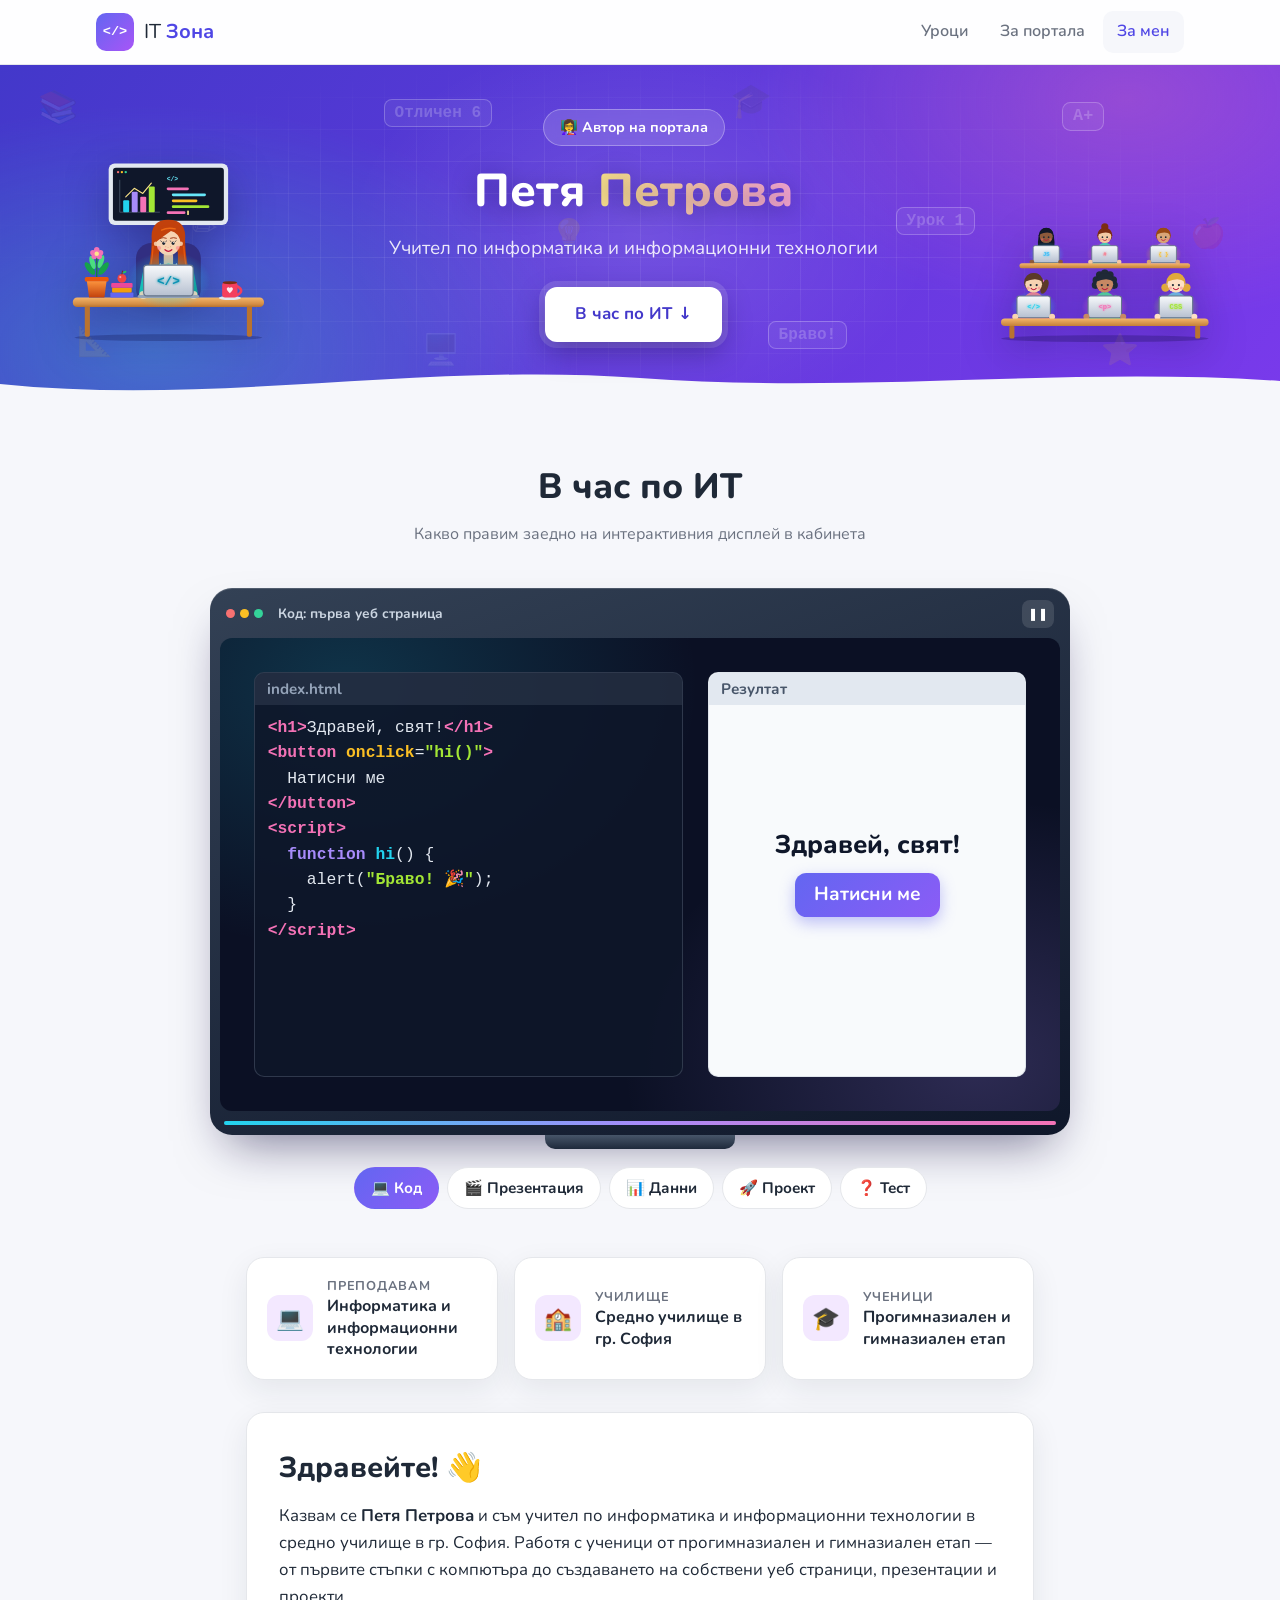
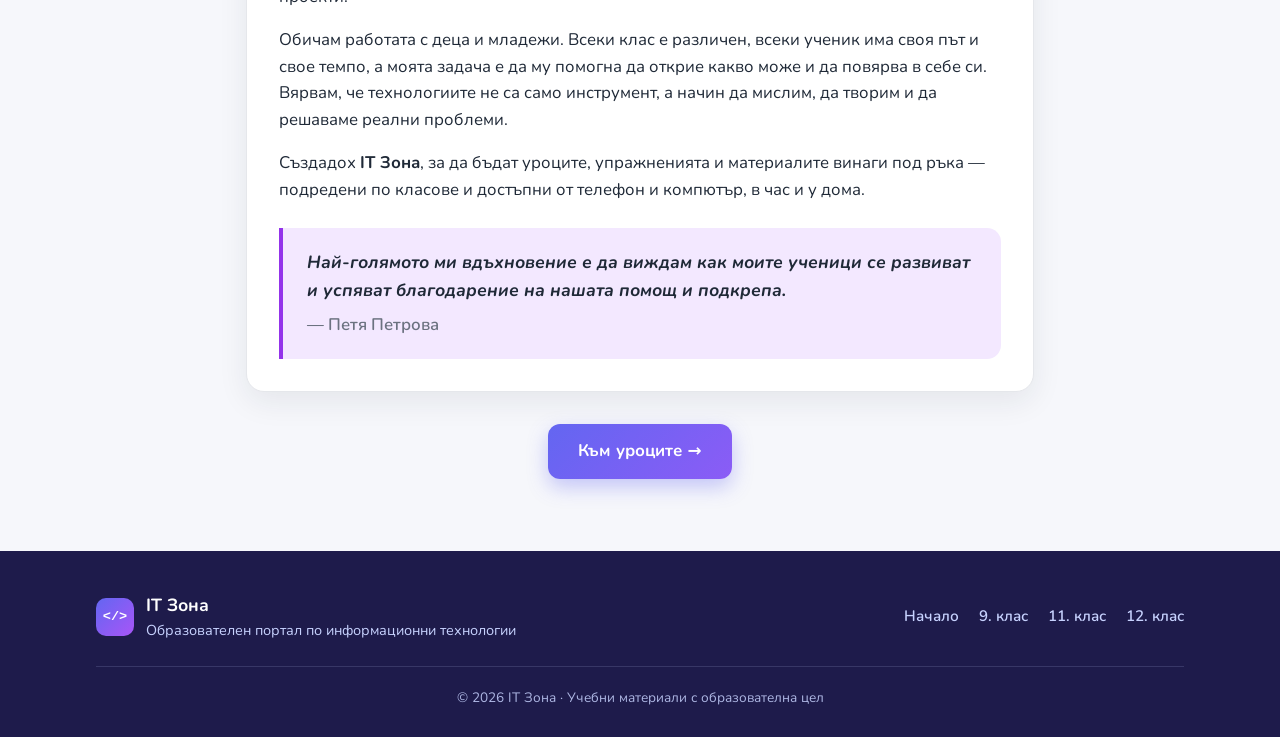
==== commit 6054b637: "За мен: плаващи елементи на тема училище; футър само с Начало и класовете Co-Authored-By: Claude Opu" ====
--- a/za-men.html
+++ b/za-men.html
@@ -10,7 +10,7 @@
   <link rel="preconnect" href="https://fonts.googleapis.com">
   <link rel="preconnect" href="https://fonts.gstatic.com" crossorigin>
   <link href="https://fonts.googleapis.com/css2?family=Nunito:wght@400;600;700;800&display=swap" rel="stylesheet">
-  <link rel="stylesheet" href="style.css?v=20261126b">
+  <link rel="stylesheet" href="style.css?v=20261126c">
 </head>
 <body>
 
@@ -30,20 +30,20 @@
 
   <main>
     <section class="hero author-hero">
-      <!-- Плаващи HTML/CSS/JS тагове на заден план -->
+      <!-- Плаващи елементи на тема „учител и училище“ на заден план -->
       <div class="hero-bg" aria-hidden="true">
-        <span class="tag" style="--x:3%;--y:8%;--s:1.5rem;--t:9s;--d:-0.0s;--r:-8deg">&lt;div&gt;</span>
-        <span class="tag tag--chip" style="--x:30%;--y:10%;--s:1.05rem;--t:11s;--d:-1.7s;--r:6deg">HTML</span>
-        <span class="tag" style="--x:57%;--y:7%;--s:1.9rem;--t:13s;--d:-3.4s;--r:4deg">&lt;/&gt;</span>
-        <span class="tag tag--chip" style="--x:83%;--y:11%;--s:1.05rem;--t:10s;--d:-5.1s;--r:-6deg">CSS</span>
-        <span class="tag" style="--x:15%;--y:44%;--s:1.15rem;--t:12s;--d:-6.8s;--r:7deg">0101</span>
-        <span class="tag" style="--x:43%;--y:46%;--s:1.7rem;--t:9.5s;--d:-8.5s;--r:-5deg">{ }</span>
-        <span class="tag tag--chip" style="--x:70%;--y:42%;--s:1.1rem;--t:14s;--d:-0.2s;--r:5deg">JS</span>
-        <span class="tag" style="--x:93%;--y:46%;--s:1.1rem;--t:12.5s;--d:-1.9s;--r:-7deg">&lt;p&gt;</span>
-        <span class="tag" style="--x:6%;--y:78%;--s:1rem;--t:15s;--d:-3.6s;--r:10deg">1010</span>
-        <span class="tag" style="--x:33%;--y:80%;--s:1rem;--t:11.5s;--d:-5.3s;--r:3deg">.class</span>
-        <span class="tag" style="--x:60%;--y:76%;--s:1.25rem;--t:10.5s;--d:-7.0s;--r:-4deg">&lt;body&gt;</span>
-        <span class="tag" style="--x:86%;--y:80%;--s:1.3rem;--t:16s;--d:-8.7s;--r:-10deg">=&gt;</span>
+        <span class="tag tag--emo" style="--x:3%;--y:8%;--s:2rem;--t:9s;--d:-0.0s;--r:-8deg">📚</span>
+        <span class="tag tag--chip" style="--x:30%;--y:10%;--s:1rem;--t:11s;--d:-1.7s;--r:6deg">Отличен 6</span>
+        <span class="tag tag--emo" style="--x:57%;--y:6%;--s:2.1rem;--t:13s;--d:-3.4s;--r:4deg">🎓</span>
+        <span class="tag tag--chip" style="--x:83%;--y:11%;--s:1.05rem;--t:10s;--d:-5.1s;--r:-6deg">A+</span>
+        <span class="tag tag--emo" style="--x:15%;--y:44%;--s:1.9rem;--t:12s;--d:-6.8s;--r:7deg">✏️</span>
+        <span class="tag tag--emo" style="--x:43%;--y:46%;--s:1.9rem;--t:9.5s;--d:-8.5s;--r:-5deg">💡</span>
+        <span class="tag tag--chip" style="--x:70%;--y:42%;--s:1rem;--t:14s;--d:-0.2s;--r:5deg">Урок 1</span>
+        <span class="tag tag--emo" style="--x:93%;--y:46%;--s:1.8rem;--t:12.5s;--d:-1.9s;--r:-7deg">🍎</span>
+        <span class="tag tag--emo" style="--x:6%;--y:78%;--s:1.8rem;--t:15s;--d:-3.6s;--r:10deg">📐</span>
+        <span class="tag tag--emo" style="--x:33%;--y:80%;--s:1.9rem;--t:11.5s;--d:-5.3s;--r:3deg">🖥️</span>
+        <span class="tag tag--chip" style="--x:60%;--y:76%;--s:1rem;--t:10.5s;--d:-7.0s;--r:-4deg">Браво!</span>
+        <span class="tag tag--emo" style="--x:86%;--y:80%;--s:1.9rem;--t:16s;--d:-8.7s;--r:-10deg">⭐</span>
       </div>
 
       <div class="container hero-inner">
@@ -428,8 +428,6 @@
         <a href="https://itzona.github.io/uroci/9-klas/">9. клас</a>
         <a href="https://itzona.github.io/uroci/11-klas/">11. клас</a>
         <a href="https://itzona.github.io/uroci/12-klas/">12. клас</a>
-        <a href="https://itzona.github.io/uroci/igri/">Игри</a>
-        <a href="https://itzona.github.io/za-men.html">За мен</a>
       </nav>
       <p class="footer-copy">
         © <span id="year">2026</span> IT Зона · Учебни материали с образователна цел
--- a/style.css
+++ b/style.css
@@ -232,6 +232,12 @@
   color: rgba(255, 255, 255, 0.2);
   animation: tag-float var(--t) ease-in-out var(--d) infinite;
   will-change: transform;
+}
+
+/* емоджи сред плаващите елементи (страница „За мен“) – полупрозрачни, за да не пречат */
+.tag--emo {
+  font-family: inherit;
+  opacity: 0.55;
 }
 
 .tag--chip {
